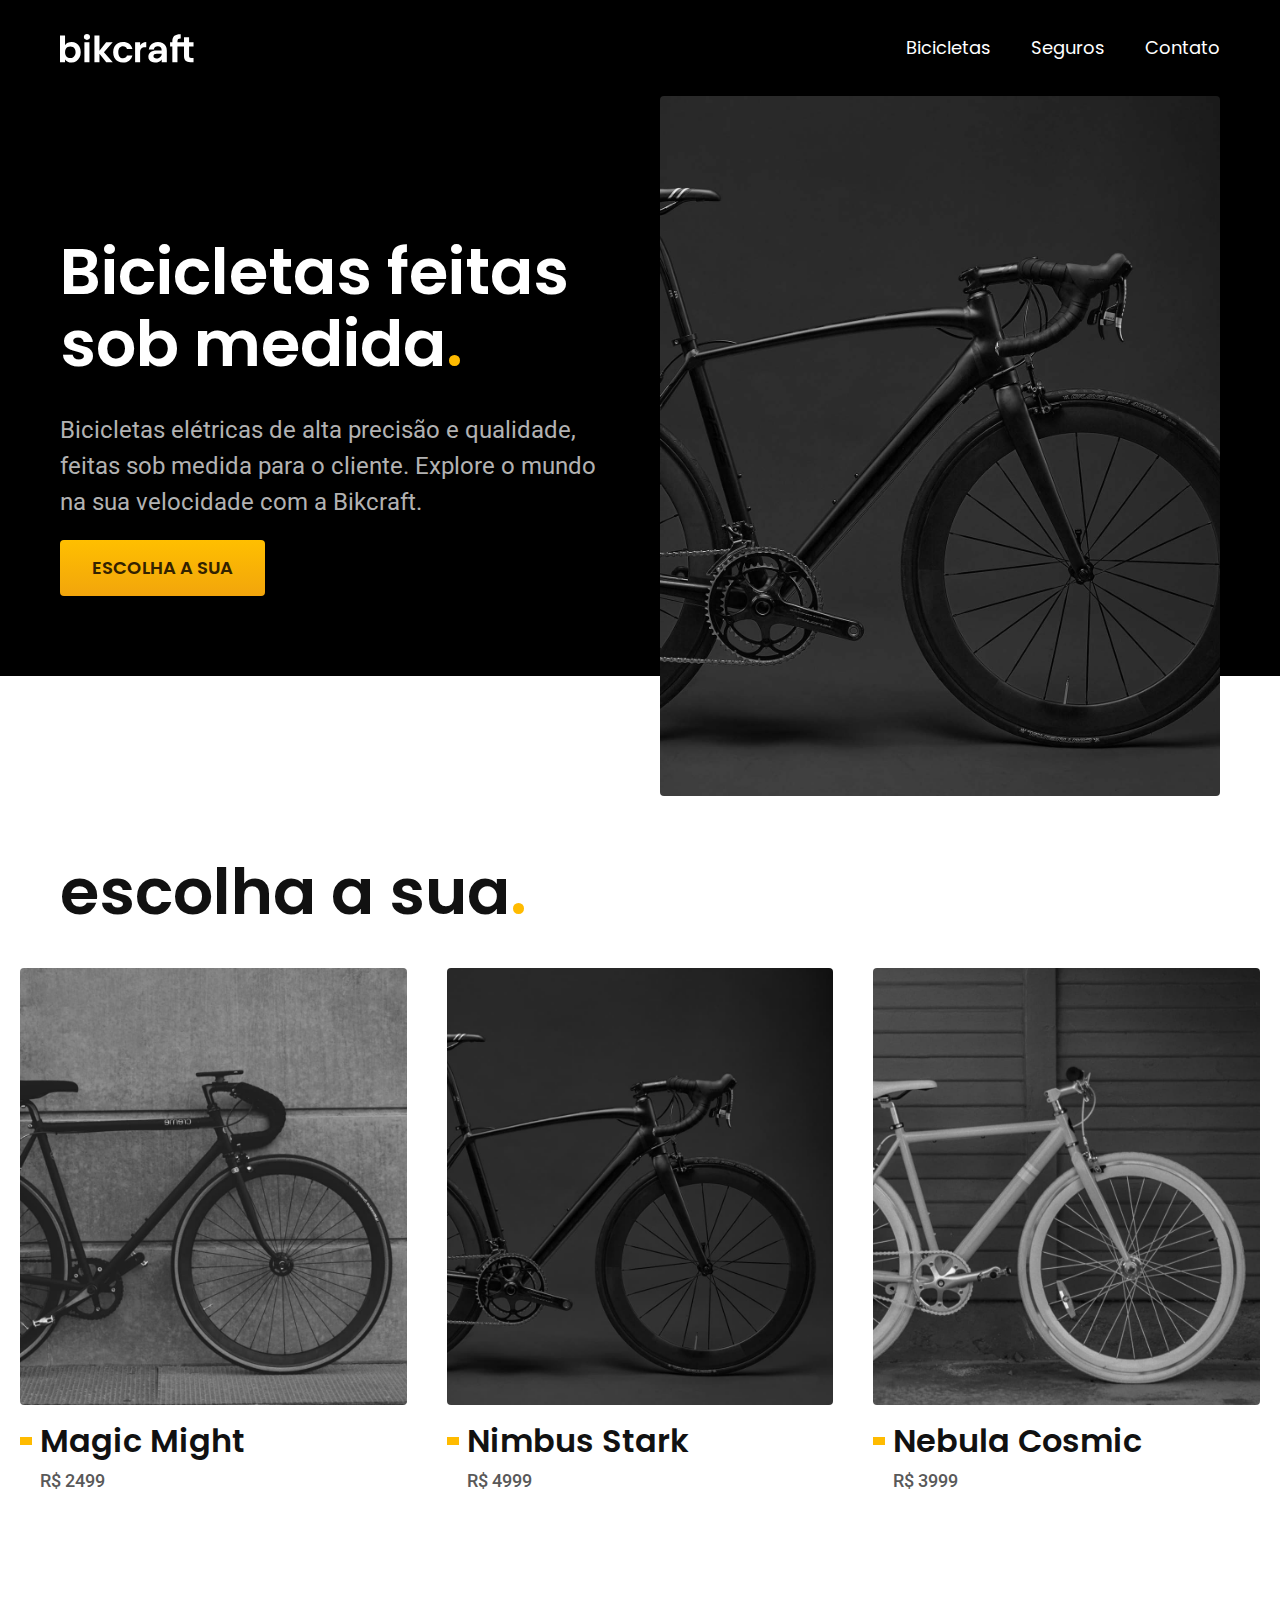
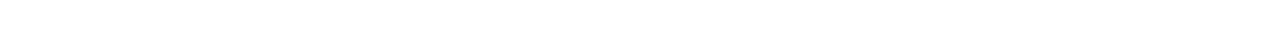
==== index.html @ 5e8d8a91 "bicicletas lista" ====
<!DOCTYPE html>
<html lang="pt-BR">

<head>
  <meta charset="UTF-8">
  <meta http-equiv="X-UA-Compatible" content="IE=edge">
  <meta name="viewport" content="width=device-width, initial-scale=1.0">
  <title>Bikcraft - Bicicletas Elétricas</title>
  <meta name="description" content="Bicicletas elétricas de alta precisão e qualidade,  feitas sob medida para o cliente. Explore o mundo na sua velocidade com a Bikcraft.">
  <link rel="preconnect" href="https://fonts.googleapis.com">
  <link rel="preconnect" href="https://fonts.gstatic.com" crossorigin>
  <link href="https://fonts.googleapis.com/css2?family=Poppins:wght@400;600&family=Roboto:wght@400;500&display=swap" rel="stylesheet">
  <link rel="stylesheet" href="./css/style.css">
</head>

<body>
  <header class="header-bg">
    <div class="header">
      <a href="./"><img src="./img/bikcraft.svg" alt="Bikcraft"></a>
      <nav aria-label="primaria">
        <ul class="header-menu font-1-m cor-0">
          <li><a href="./bicicletas.html">Bicicletas</a></li>
          <li><a href="./seguros.html">Seguros</a></li>
          <li><a href="./contato.html">Contato</a></li>
        </ul>
      </nav>
    </div>
  </header>

  <main class="introducao-bg">
    <div class="introducao">
      <div class="introducao-conteudo">
        <h1 class="font-1-xxl cor-0">Bicicletas feitas
          sob medida<span class="cor-p1">.</span></h1>
        <p class="font-2-l cor-5">Bicicletas elétricas de alta precisão e qualidade, feitas sob medida para o cliente. Explore o mundo na sua velocidade com a Bikcraft.</p>
        <a class="botao" href="./bicicletas.html">Escolha a sua</a>
      </div>
      <div class="introducao-imagem">
        <img src="./img/fotos/introducao.jpg" alt="Bicicleta elétrica preta">
      </div>
    </div>
  </main>

  <article class="bicicletas-lista">
    <h2 class="font-1-xxl">escolha a sua<span class="cor-p1">.</span></h2>

    <ul>
      <li>
        <a href="./bicicletas/magic.html">
          <img src="./img/bicicletas/magic-home.jpg" alt="Bicicleta preta">
          <h3 class="font-1-xl">Magic Might</h3>
          <span class="font-2-m cor-8">R$ 2499</span>
        </a>
      </li>
      <li>
        <a href="./bicicletas/nimbus.html">
          <img src="./img/bicicletas/nimbus-home.jpg" alt="Bicicleta preta">
          <h3 class="font-1-xl">Nimbus Stark</h3>
          <span class="font-2-m cor-8">R$ 4999</span>
        </a>
      </li>
      <li>
        <a href="./bicicletas/nebula.html">
          <img src="./img/bicicletas/nebula-home.jpg" alt="Bicicleta preta">
          <h3 class="font-1-xl">Nebula Cosmic</h3>
          <span class="font-2-m cor-8">R$ 3999</span>
        </a>
      </li>
    </ul>
  </article>
</body>

</html>
---- css/style.css ----
@import "./global/global.css";
@import "./utilidades/tipografia.css";
@import "./utilidades/cores.css";

@import "./global/header.css";

/* Utilidades */
@import "./utilidades/componentes.css";

/* Home */
@import "./home/introducao.css";

/* Bicicletas */
@import "./bicicletas/bicicletas-lista.css";
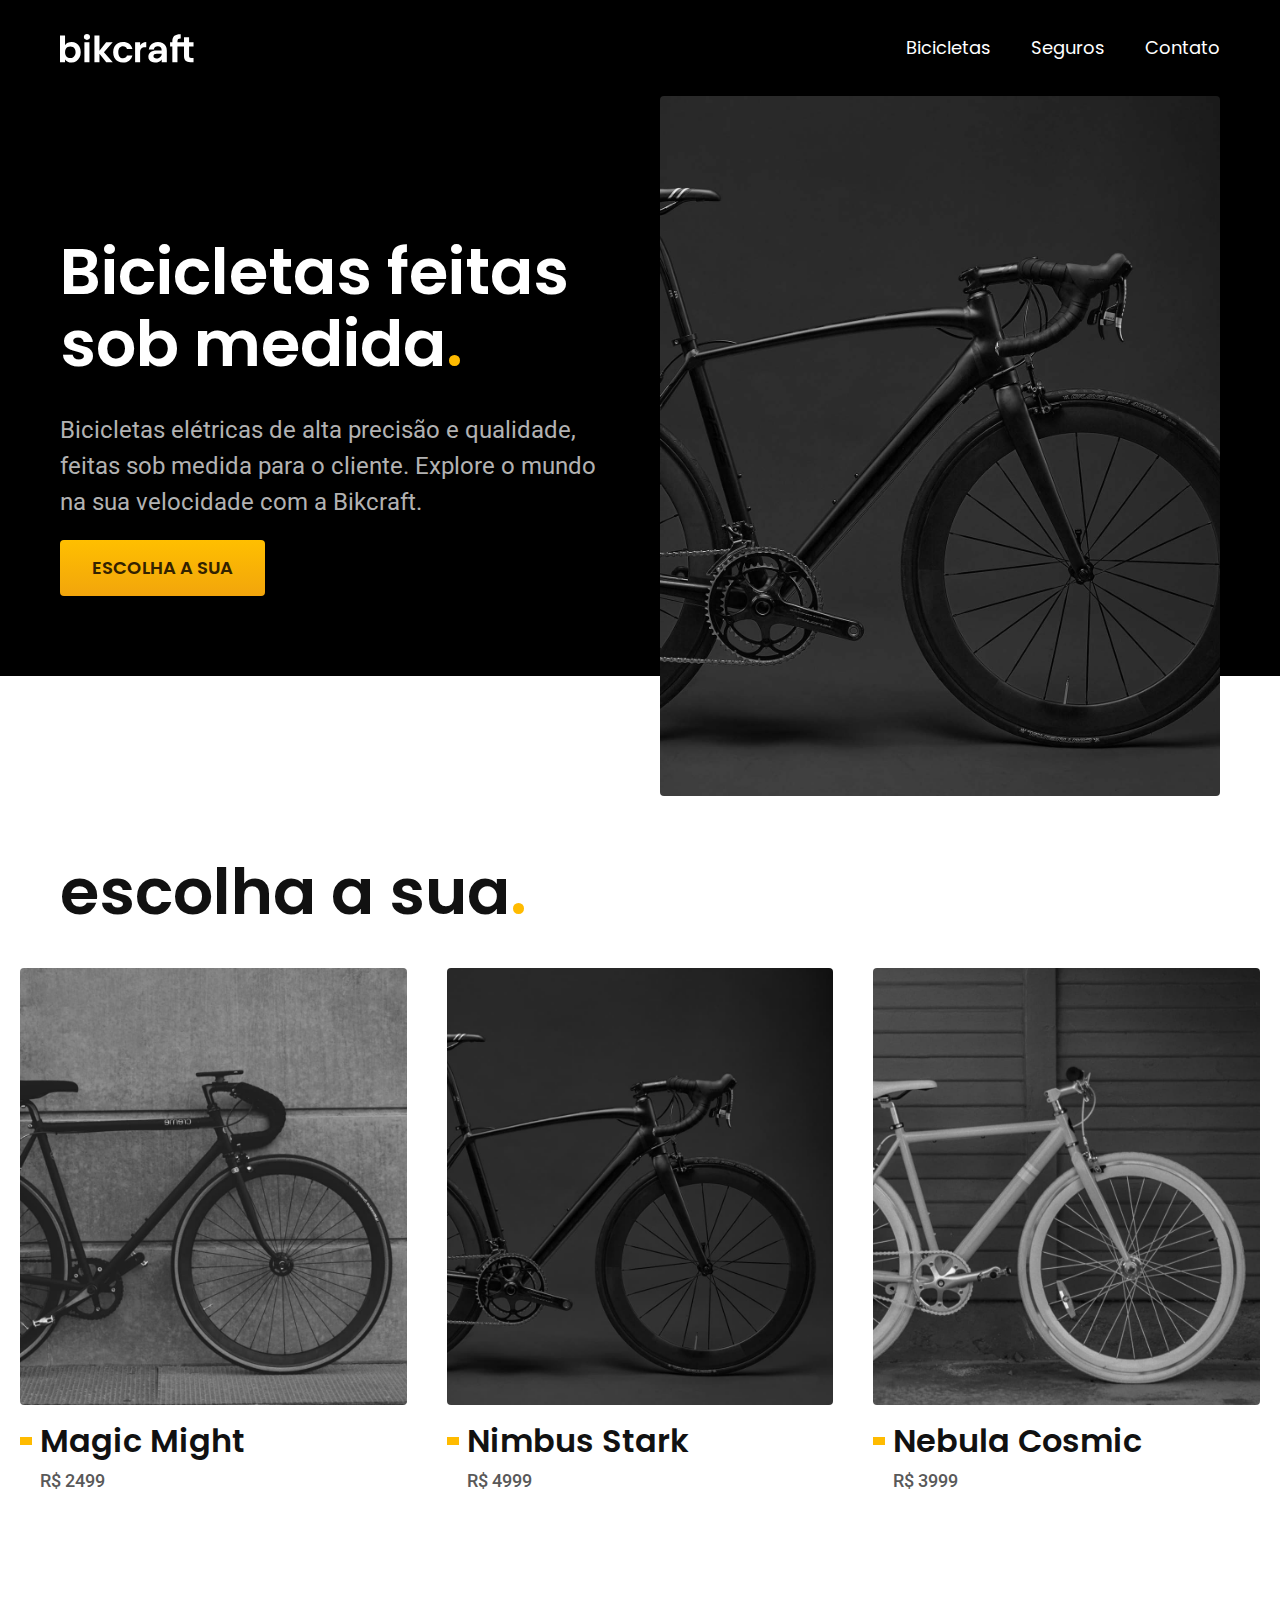
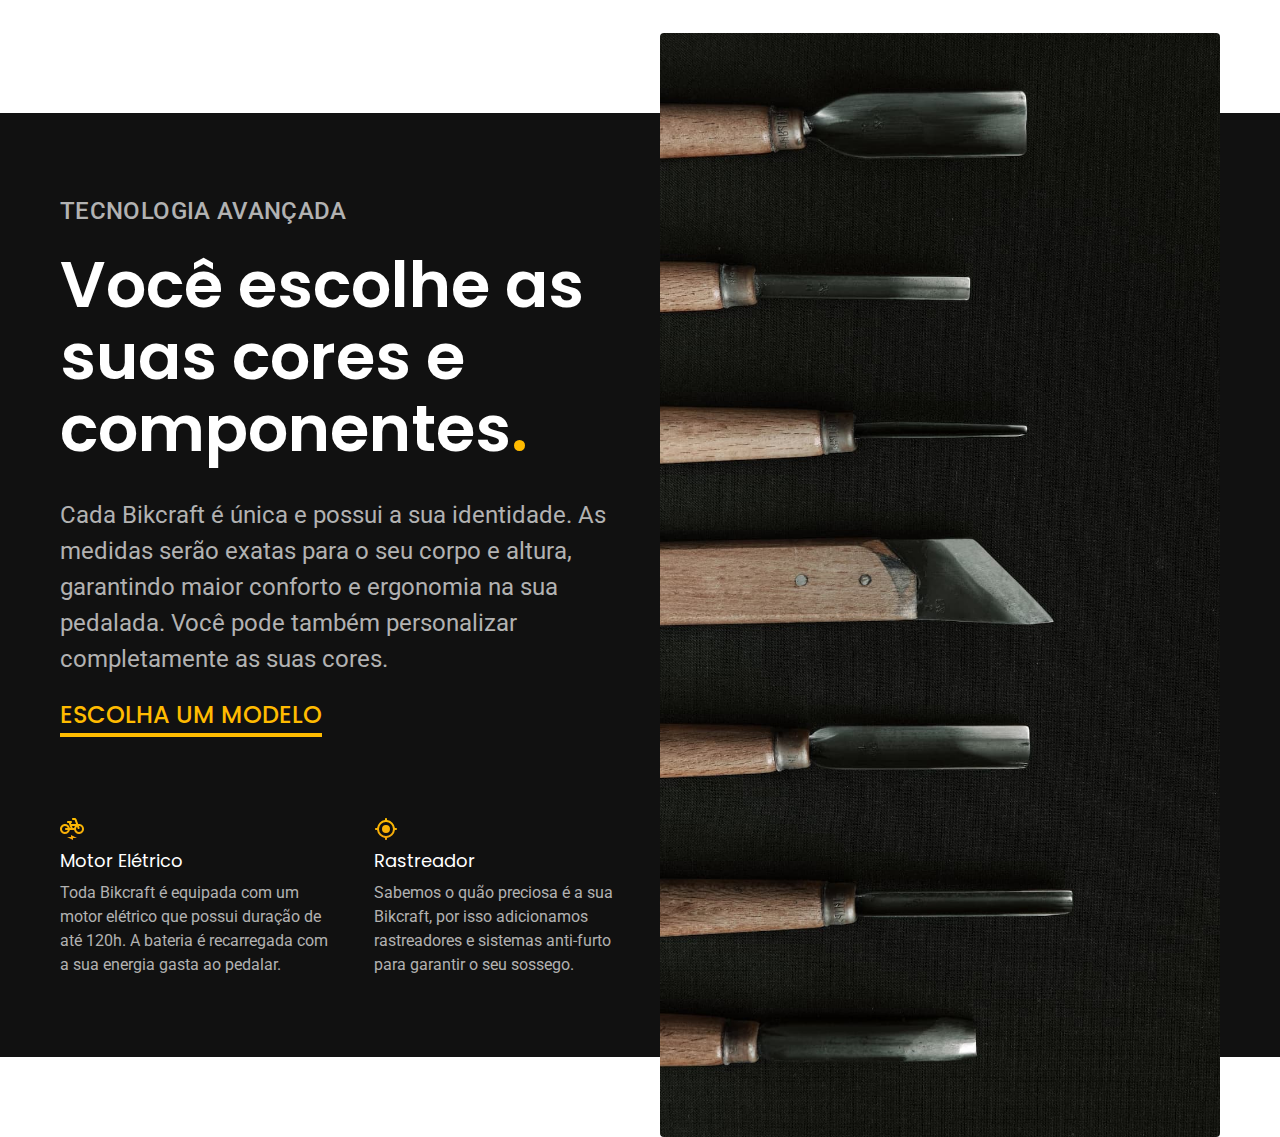
==== commit 1ac7153b: "tecnologia" ====
--- a/index.html
+++ b/index.html
@@ -15,7 +15,7 @@
 
 <body>
   <header class="header-bg">
-    <div class="header">
+    <div class="header container">
       <a href="./"><img src="./img/bikcraft.svg" alt="Bikcraft"></a>
       <nav aria-label="primaria">
         <ul class="header-menu font-1-m cor-0">
@@ -28,7 +28,7 @@
   </header>
 
   <main class="introducao-bg">
-    <div class="introducao">
+    <div class="introducao container">
       <div class="introducao-conteudo">
         <h1 class="font-1-xxl cor-0">Bicicletas feitas
           sob medida<span class="cor-p1">.</span></h1>
@@ -42,7 +42,7 @@
   </main>
 
   <article class="bicicletas-lista">
-    <h2 class="font-1-xxl">escolha a sua<span class="cor-p1">.</span></h2>
+    <h2 class="container font-1-xxl">escolha a sua<span class="cor-p1">.</span></h2>
 
     <ul>
       <li>
@@ -68,6 +68,33 @@
       </li>
     </ul>
   </article>
+
+  <article class="tecnologia-bg">
+    <div class="tecnologia container">
+      <div class="tecnologia-conteudo">
+        <span class="font-2-l-b cor-5">Tecnologia Avançada</span>
+        <h2 class="font-1-xxl cor-0">Você escolhe as suas cores e componentes<span class="cor-p1">.</span></h2>
+        <p class="font-2-l cor-5">Cada Bikcraft é única e possui a sua identidade. As medidas serão exatas para o seu corpo e altura, garantindo maior conforto e ergonomia na sua pedalada. Você pode também personalizar completamente as suas cores.</p>
+        <a class="link" href="./bicicletas.html">Escolha um modelo</a>
+        <div class="tecnologia-vantagens">
+          <div>
+            <img src="./img/icones/eletrica.svg" alt="">
+            <h3 class="font-1-m cor-0">Motor Elétrico</h3>
+            <p class="font-2-s cor-5">Toda Bikcraft é equipada com um motor elétrico que possui duração de até 120h. A bateria é recarregada com a sua energia gasta ao pedalar.</p>
+          </div>
+          <div>
+            <img src="./img/icones/rastreador.svg" alt="">
+            <h3 class="font-1-m cor-0">Rastreador</h3>
+            <p class="font-2-s cor-5">Sabemos o quão preciosa é a sua Bikcraft, por isso adicionamos rastreadores e sistemas anti-furto para garantir o seu sossego.</p>
+          </div>
+        </div>
+      </div>
+      <div class="tecnologia-imagem">
+        <img src="./img/fotos/tecnologia.jpg" alt="">
+      </div>
+    </div>
+
+  </article>
 </body>
 
 </html>--- a/css/style.css
+++ b/css/style.css
@@ -9,6 +9,7 @@
 
 /* Home */
 @import "./home/introducao.css";
+@import "./home/tecnologia.css";
 
 /* Bicicletas */
 @import "./bicicletas/bicicletas-lista.css";
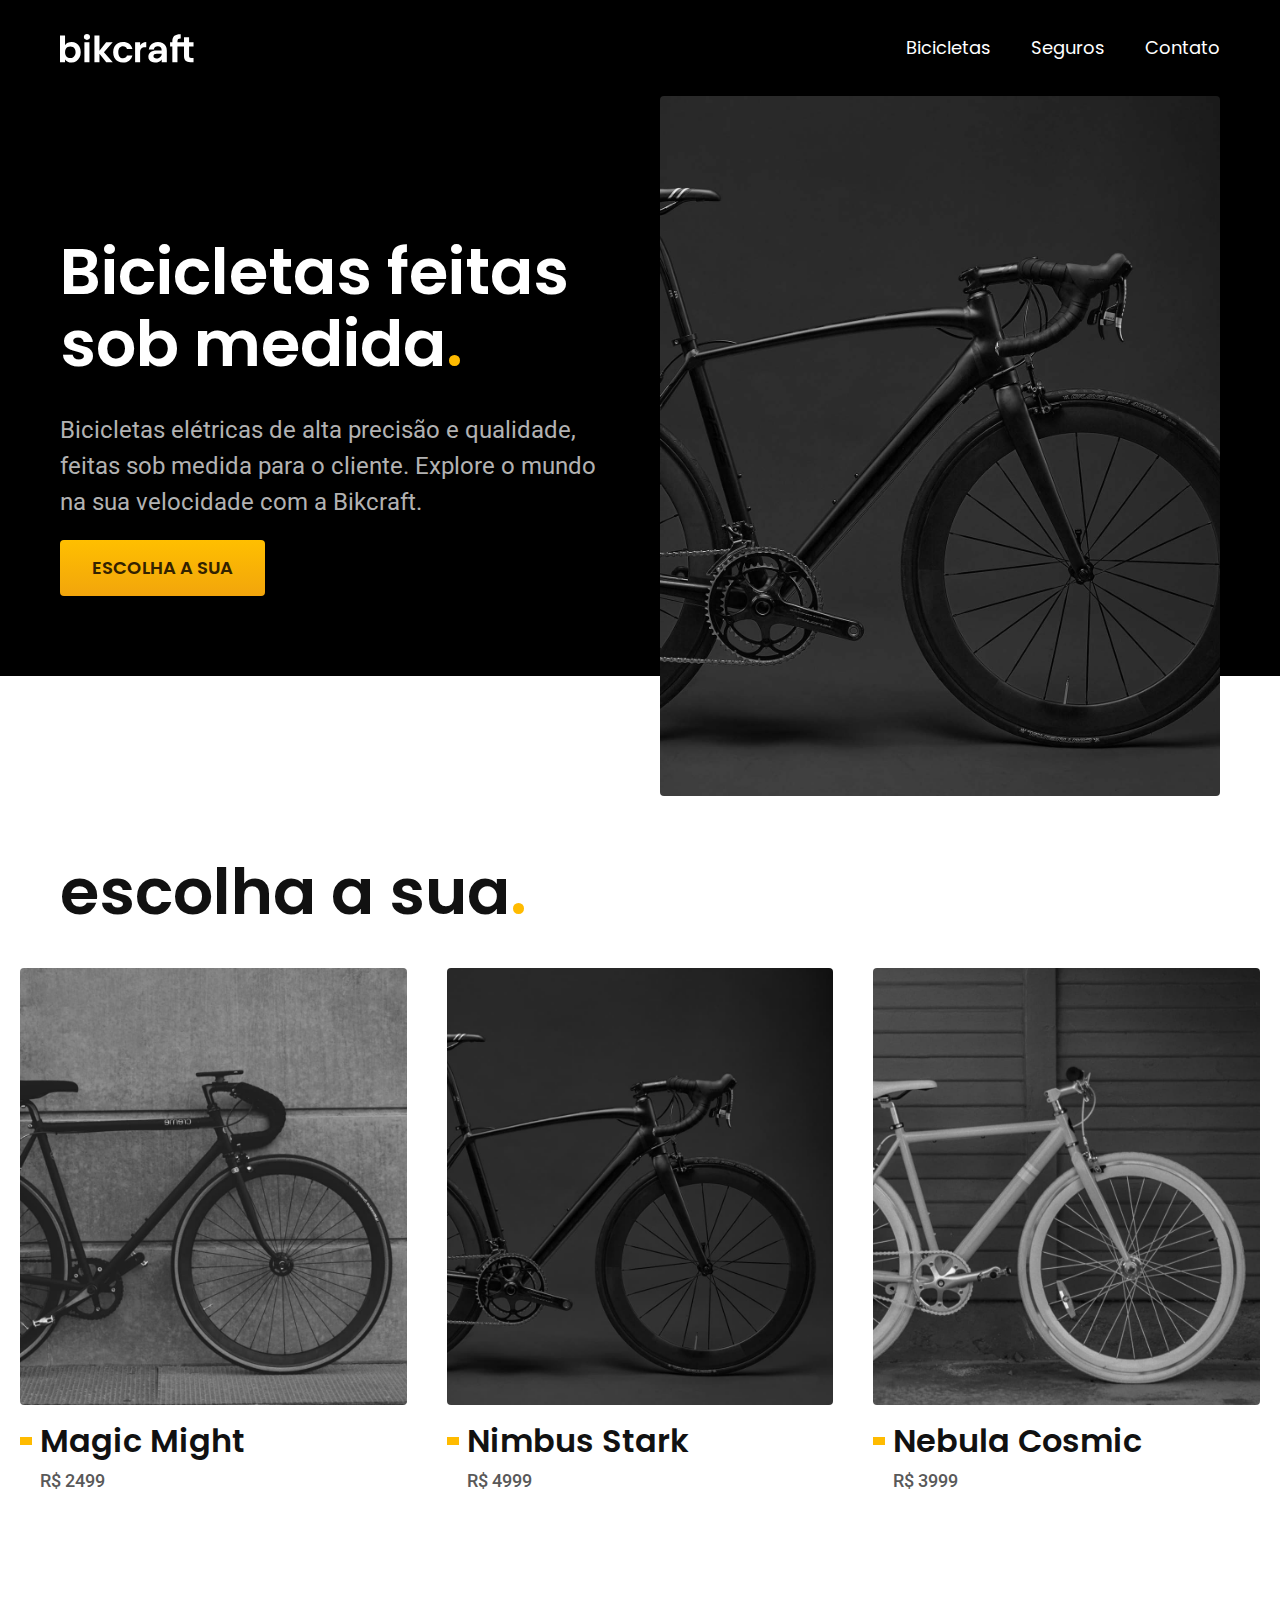
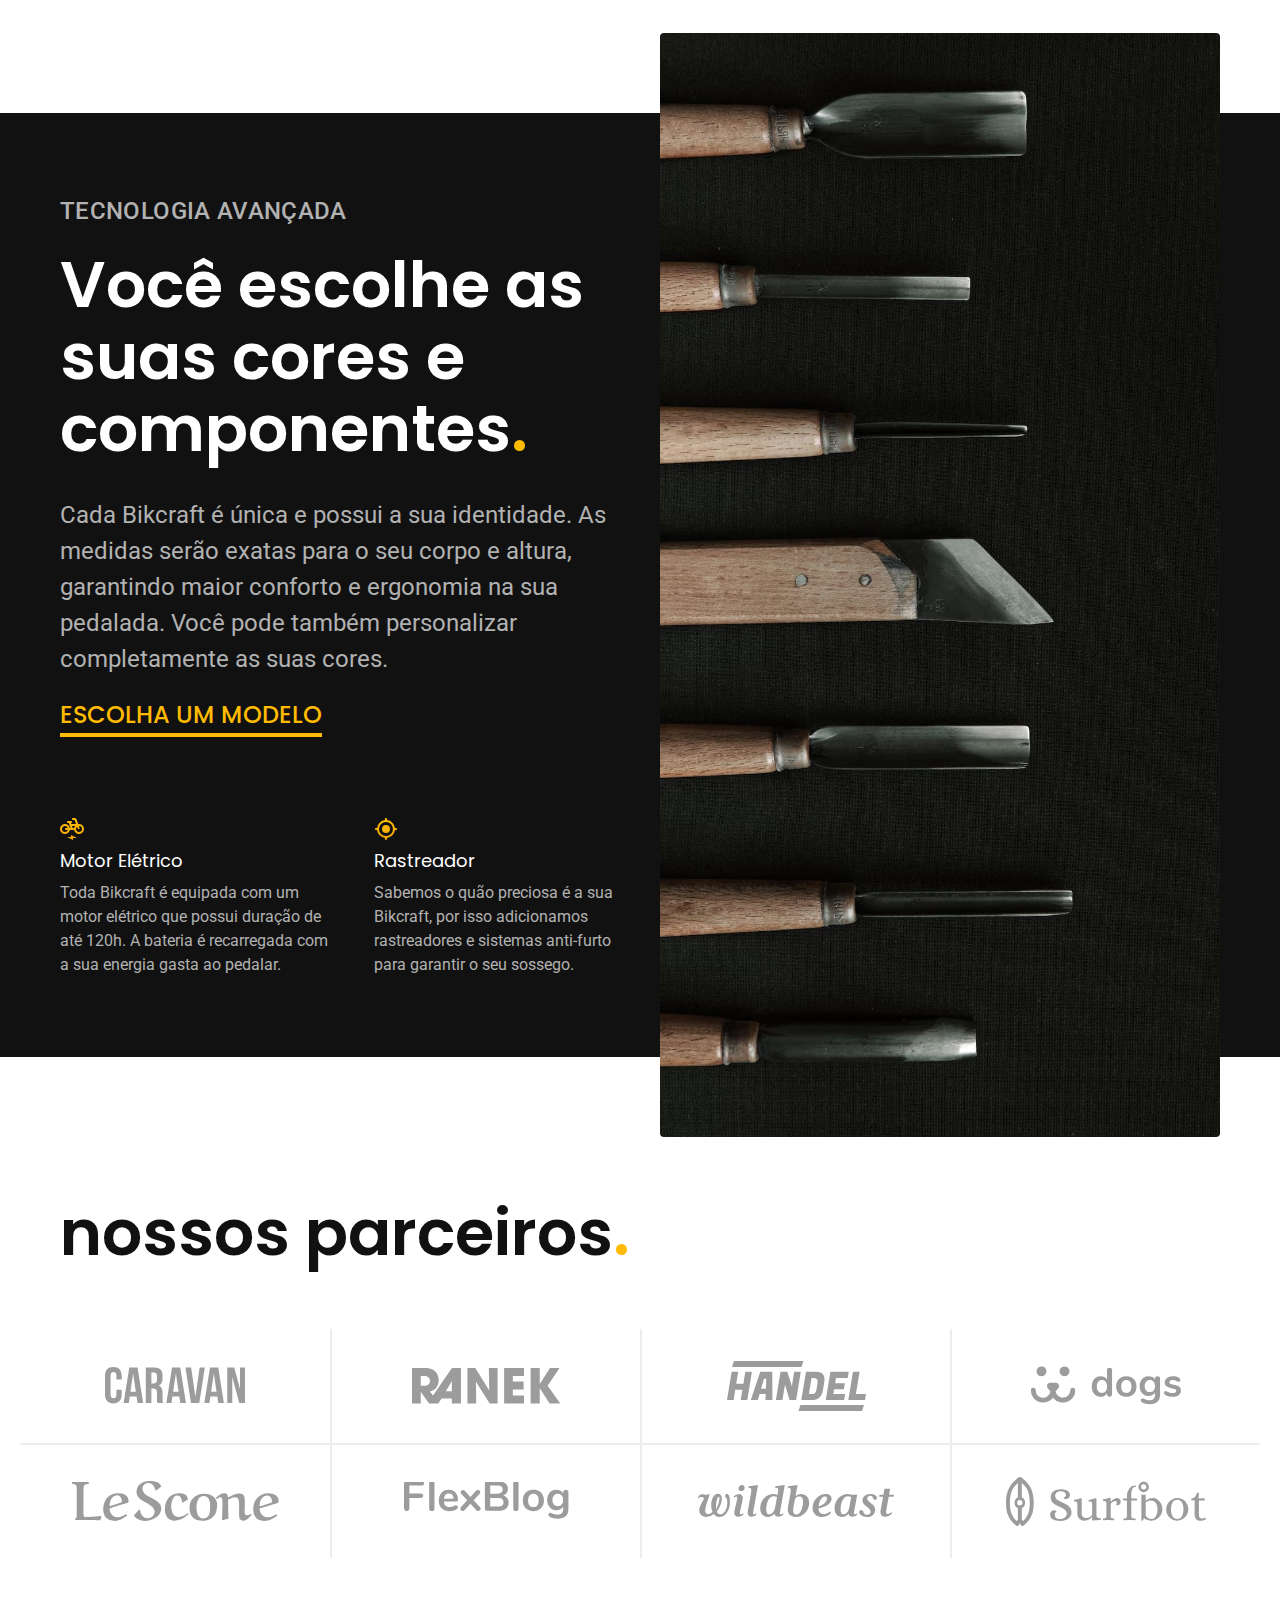
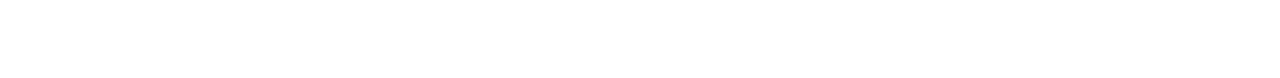
==== commit 84e130ac: "parceiros" ====
--- a/index.html
+++ b/index.html
@@ -93,8 +93,22 @@
         <img src="./img/fotos/tecnologia.jpg" alt="">
       </div>
     </div>
+  </article>
 
-  </article>
+  <section class="parceiros" aria-label="Nossos parceiros">
+    <h2 class="container font-1-xxl">nossos parceiros<span class="cor-p1">.</span></h2>
+
+    <ul>
+      <li><img src="./img/parceiros/caravan.svg" alt="caravan"></li>
+      <li><img src="./img/parceiros/ranek.svg" alt="ranek"></li>
+      <li><img src="./img/parceiros/handel.svg" alt="handel"></li>
+      <li><img src="./img/parceiros/dogs.svg" alt="dogs"></li>
+      <li><img src="./img/parceiros/lescone.svg" alt="lescone"></li>
+      <li><img src="./img/parceiros/flexblog.svg" alt="flexblog"></li>
+      <li><img src="./img/parceiros/wildbeast.svg" alt="wildbeast"></li>
+      <li><img src="./img/parceiros/surfbot.svg" alt="surfbot"></li>
+    </ul>
+  </section>
 </body>
 
 </html>--- a/css/style.css
+++ b/css/style.css
@@ -10,6 +10,7 @@
 /* Home */
 @import "./home/introducao.css";
 @import "./home/tecnologia.css";
+@import "./home/parceiros.css";
 
 /* Bicicletas */
 @import "./bicicletas/bicicletas-lista.css";
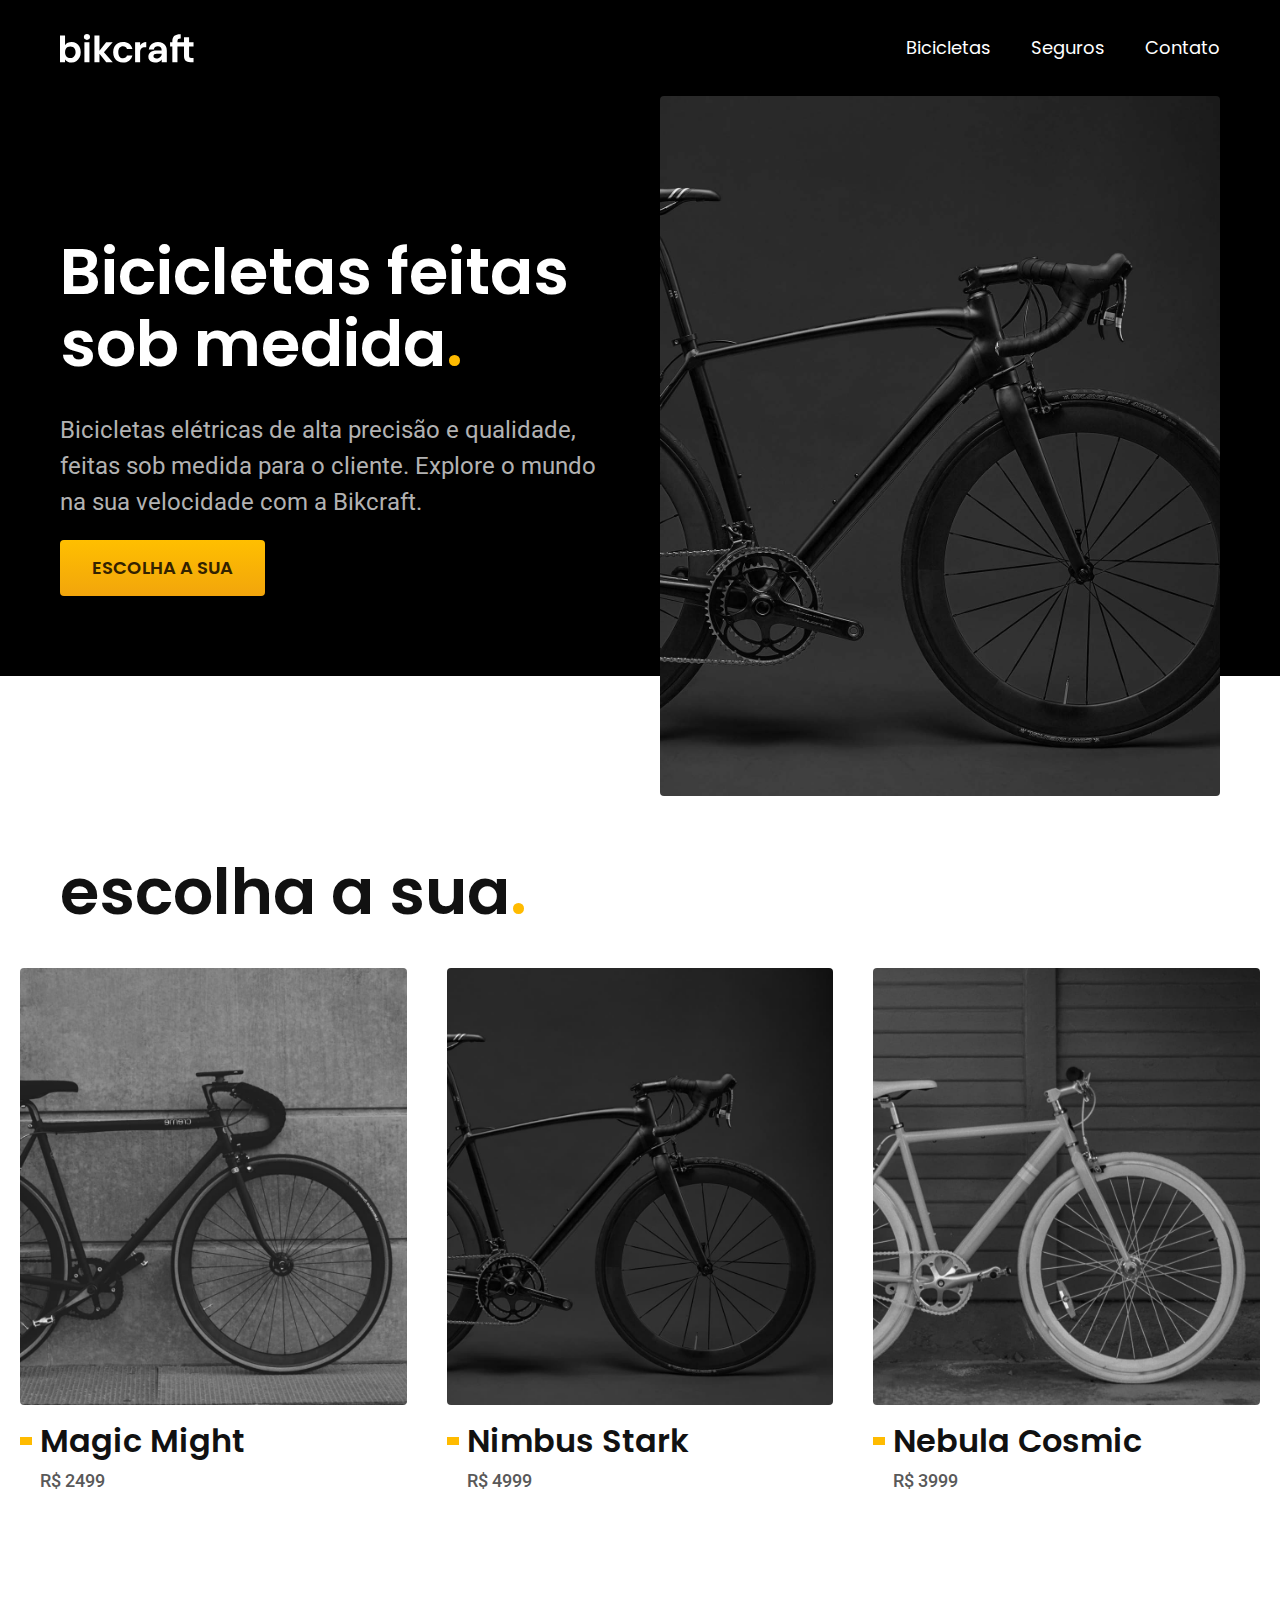
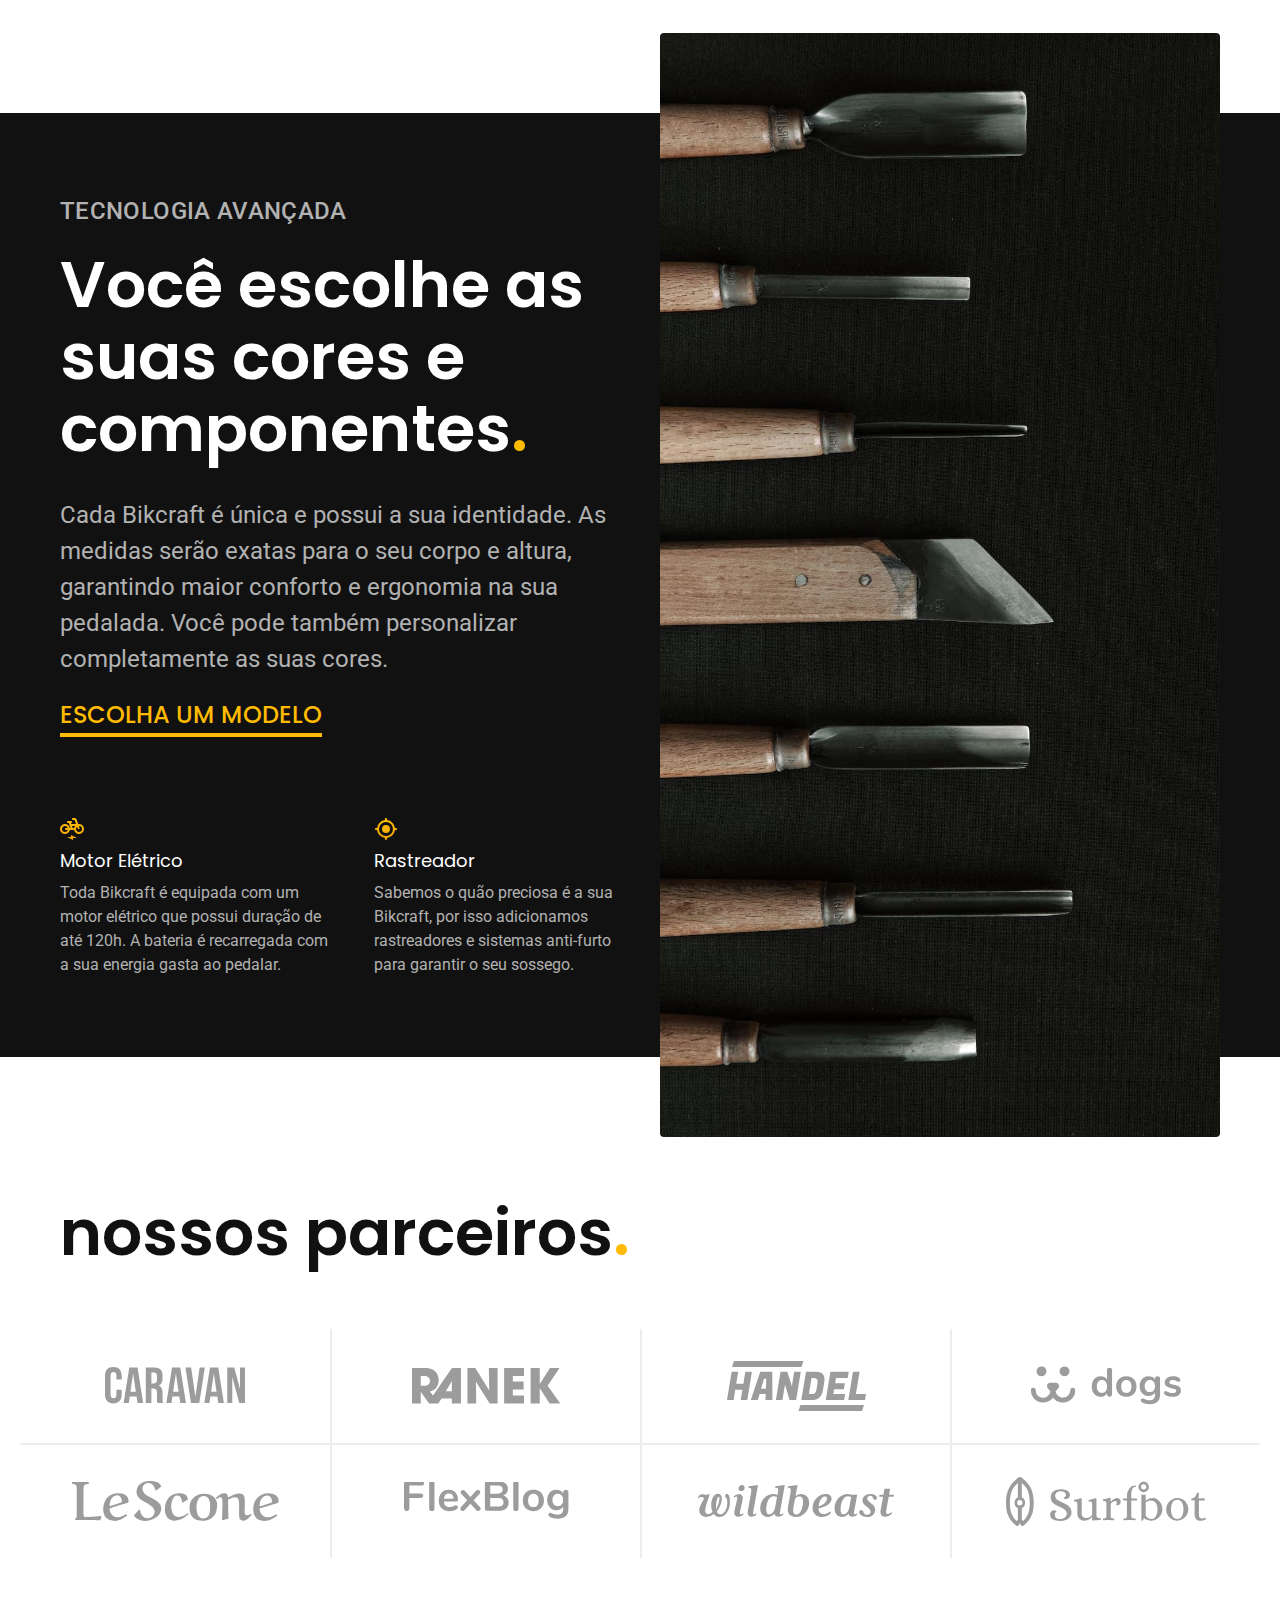
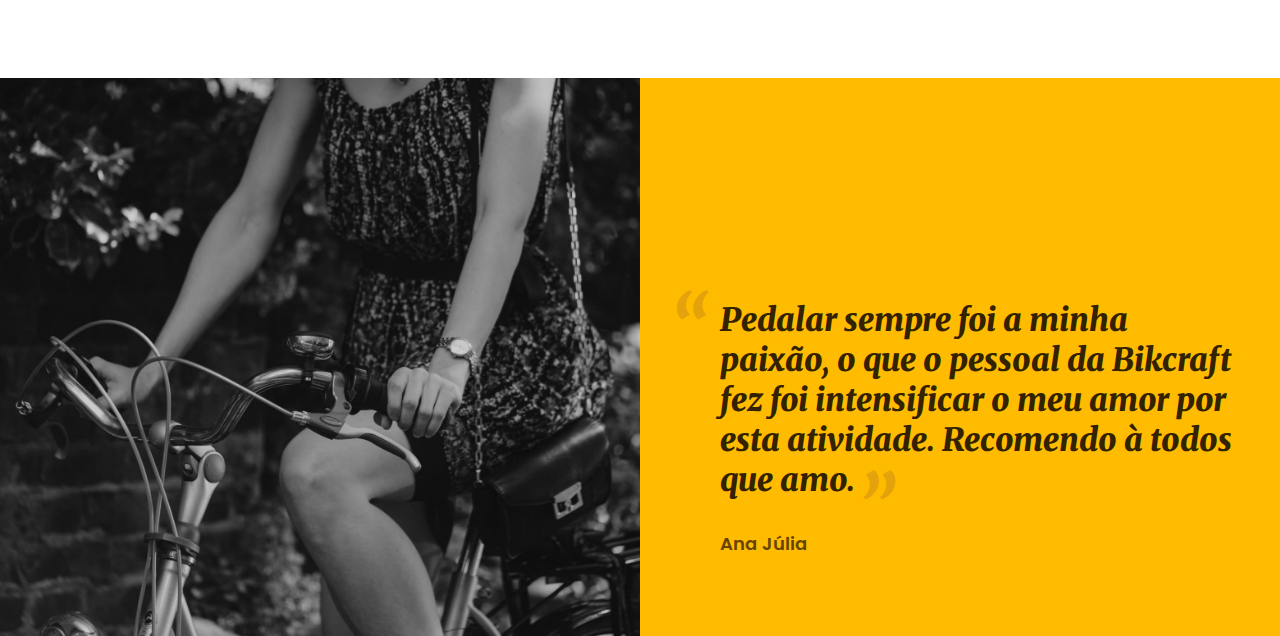
==== commit 193e1419: "depoimentos" ====
--- a/index.html
+++ b/index.html
@@ -9,7 +9,7 @@
   <meta name="description" content="Bicicletas elétricas de alta precisão e qualidade,  feitas sob medida para o cliente. Explore o mundo na sua velocidade com a Bikcraft.">
   <link rel="preconnect" href="https://fonts.googleapis.com">
   <link rel="preconnect" href="https://fonts.gstatic.com" crossorigin>
-  <link href="https://fonts.googleapis.com/css2?family=Poppins:wght@400;600&family=Roboto:wght@400;500&display=swap" rel="stylesheet">
+  <link href="https://fonts.googleapis.com/css2?family=Merriweather:ital,wght@1,900&family=Poppins:wght@400;600&family=Roboto:wght@400;500&display=swap" rel="stylesheet">
   <link rel="stylesheet" href="./css/style.css">
 </head>
 
@@ -109,6 +109,18 @@
       <li><img src="./img/parceiros/surfbot.svg" alt="surfbot"></li>
     </ul>
   </section>
+
+  <section class="depoimento" aria-label="Depoimento">
+    <div>
+      <img src="./img/fotos/depoimento.jpg" alt="Pessoa pedalando uma bicicleta Bikcraft">
+    </div>
+    <div class="depoimento-conteudo">
+      <blockquote class="font-1-xl cor-p5">
+        <p>Pedalar sempre foi a minha paixão, o que o pessoal da Bikcraft fez foi intensificar o meu amor por esta atividade. Recomendo à todos que amo.</p>
+      </blockquote>
+      <span class="font-1-m-b cor-p4">Ana Júlia</span>
+    </div>
+  </section>
 </body>
 
 </html>--- a/css/style.css
+++ b/css/style.css
@@ -11,6 +11,7 @@
 @import "./home/introducao.css";
 @import "./home/tecnologia.css";
 @import "./home/parceiros.css";
+@import "./home/depoimento.css";
 
 /* Bicicletas */
 @import "./bicicletas/bicicletas-lista.css";
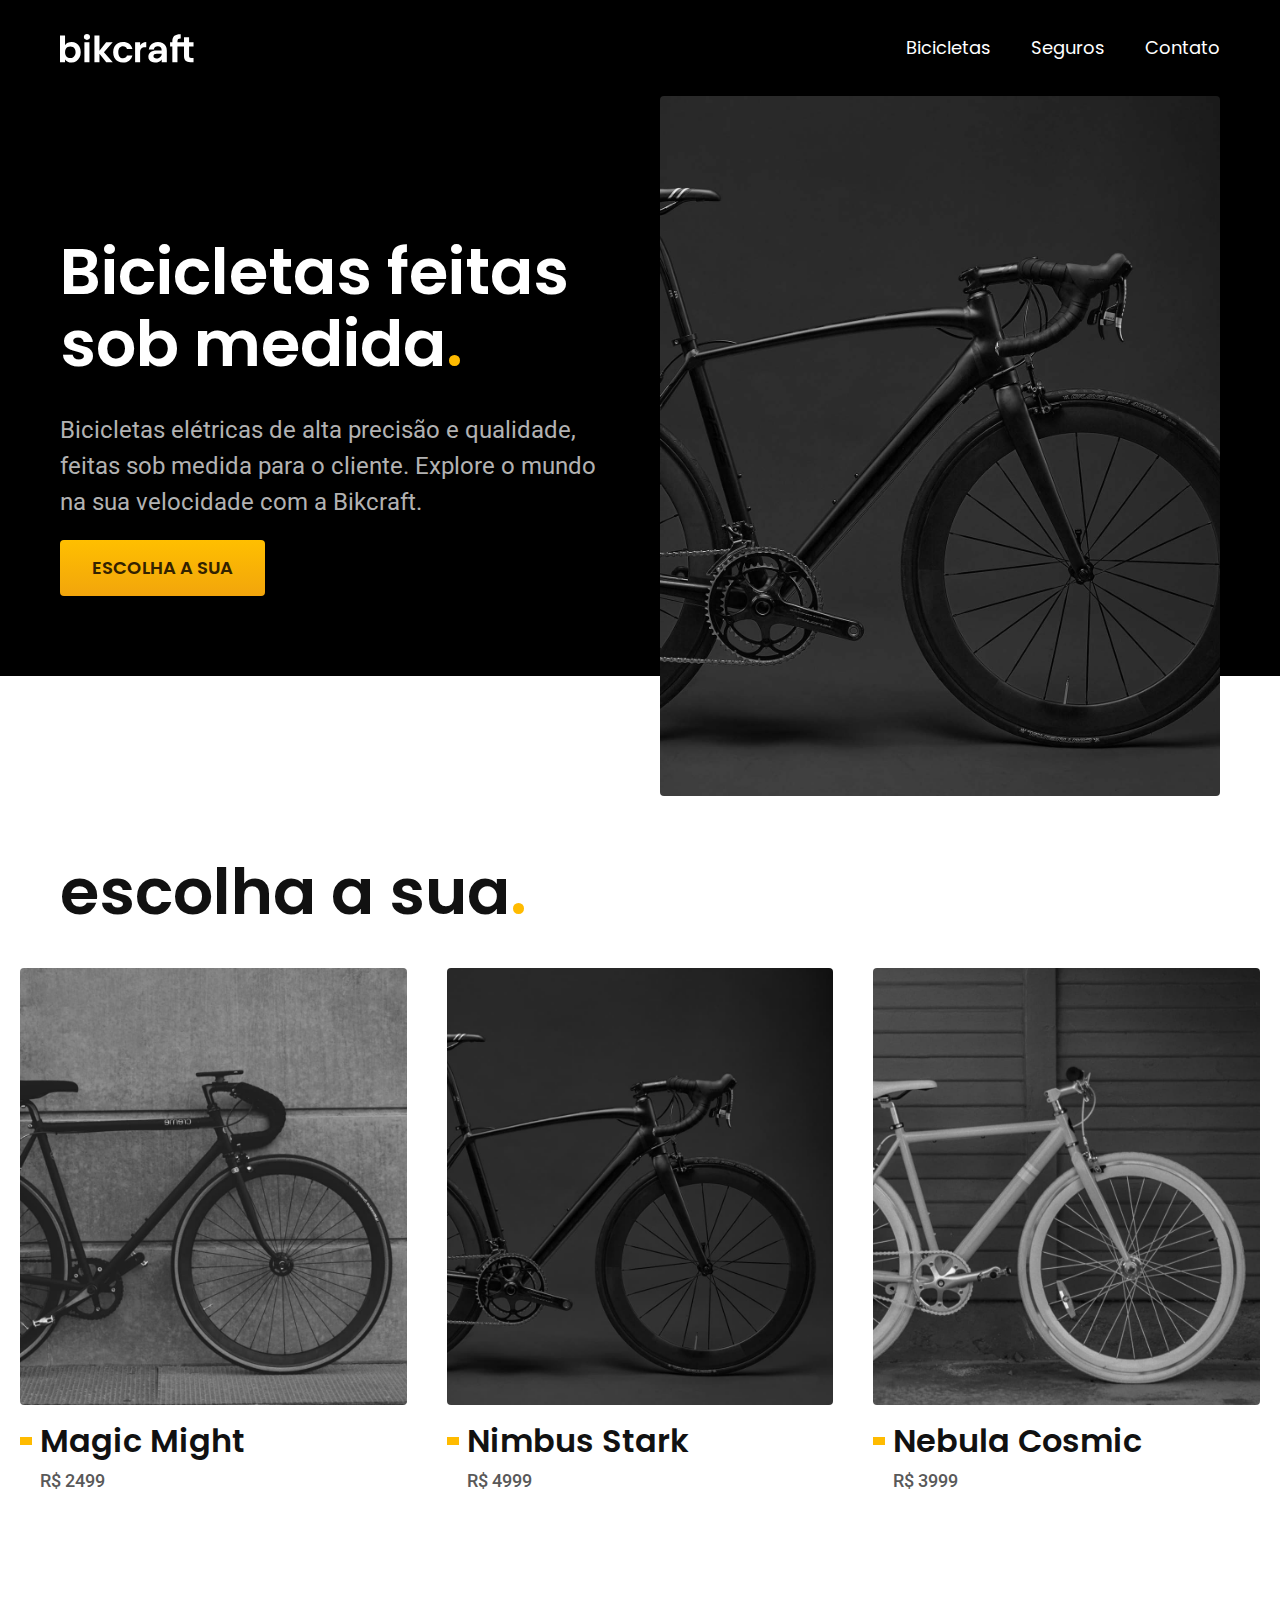
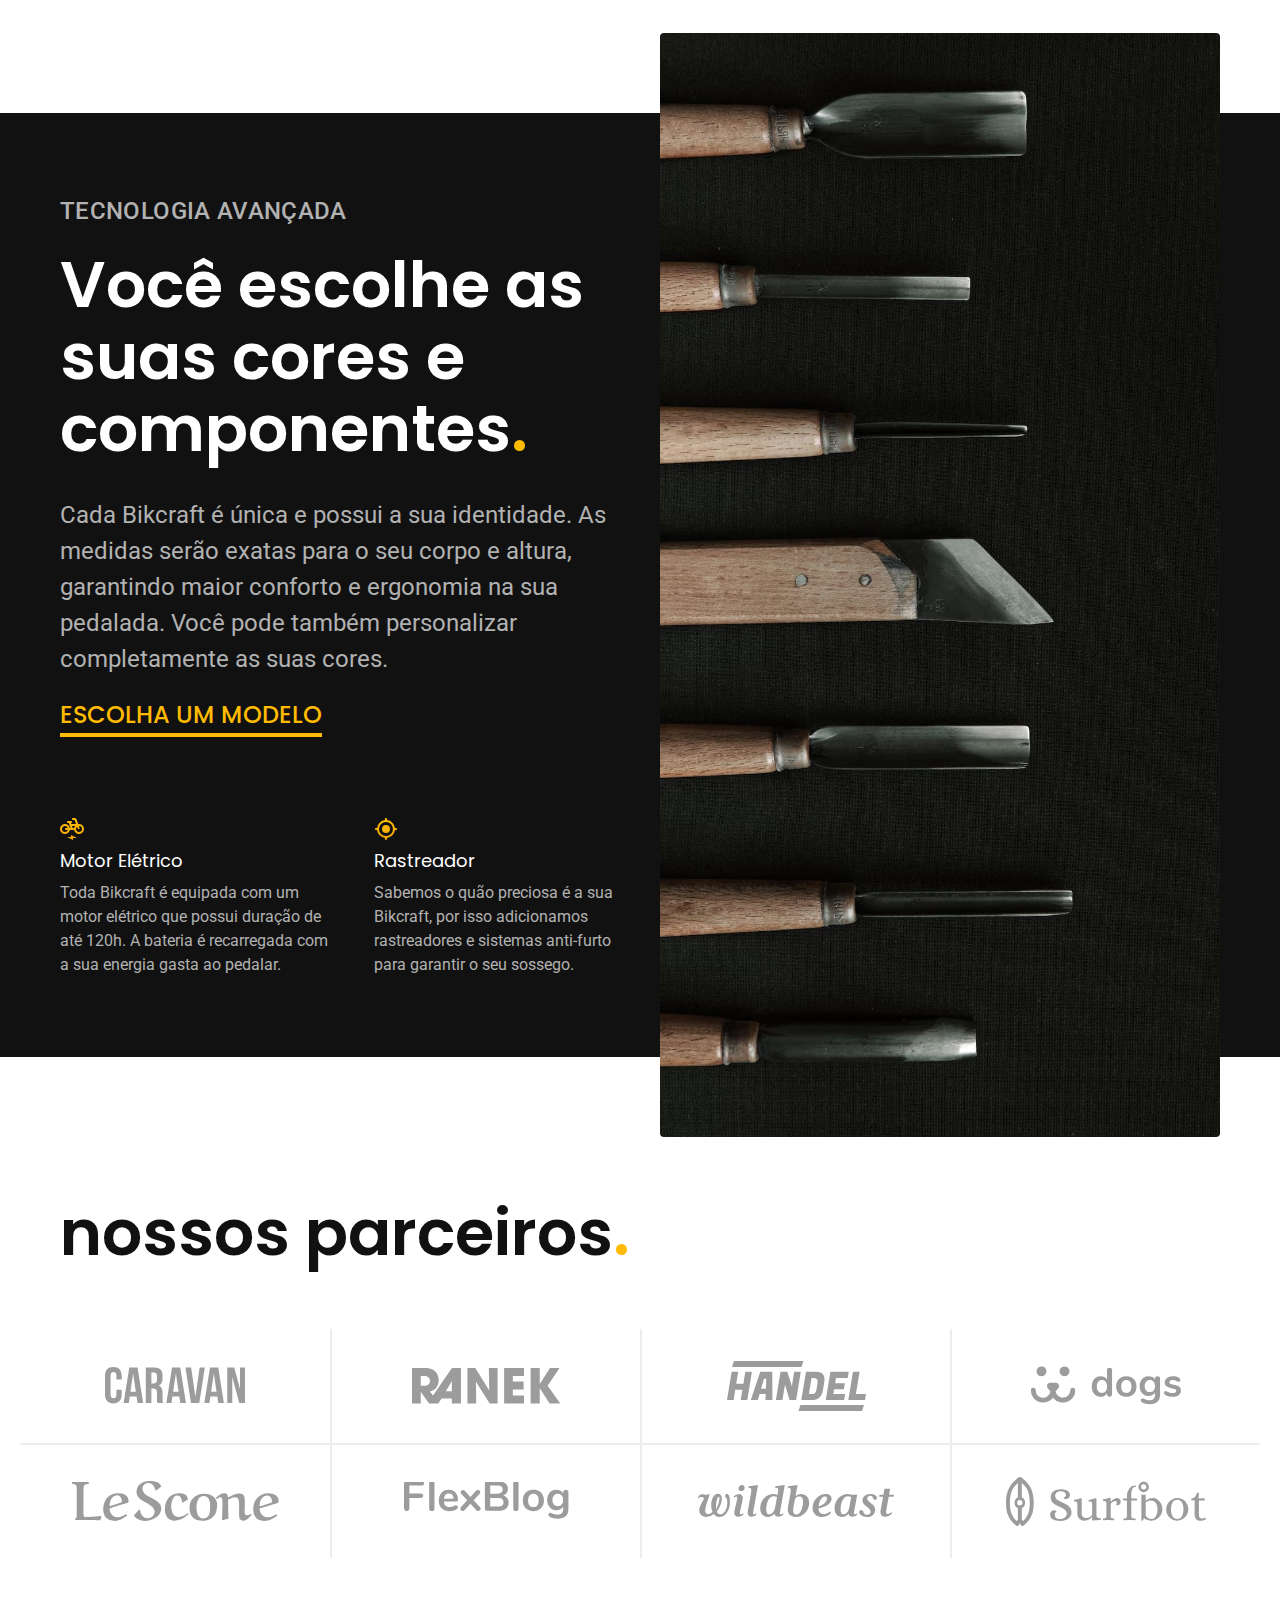
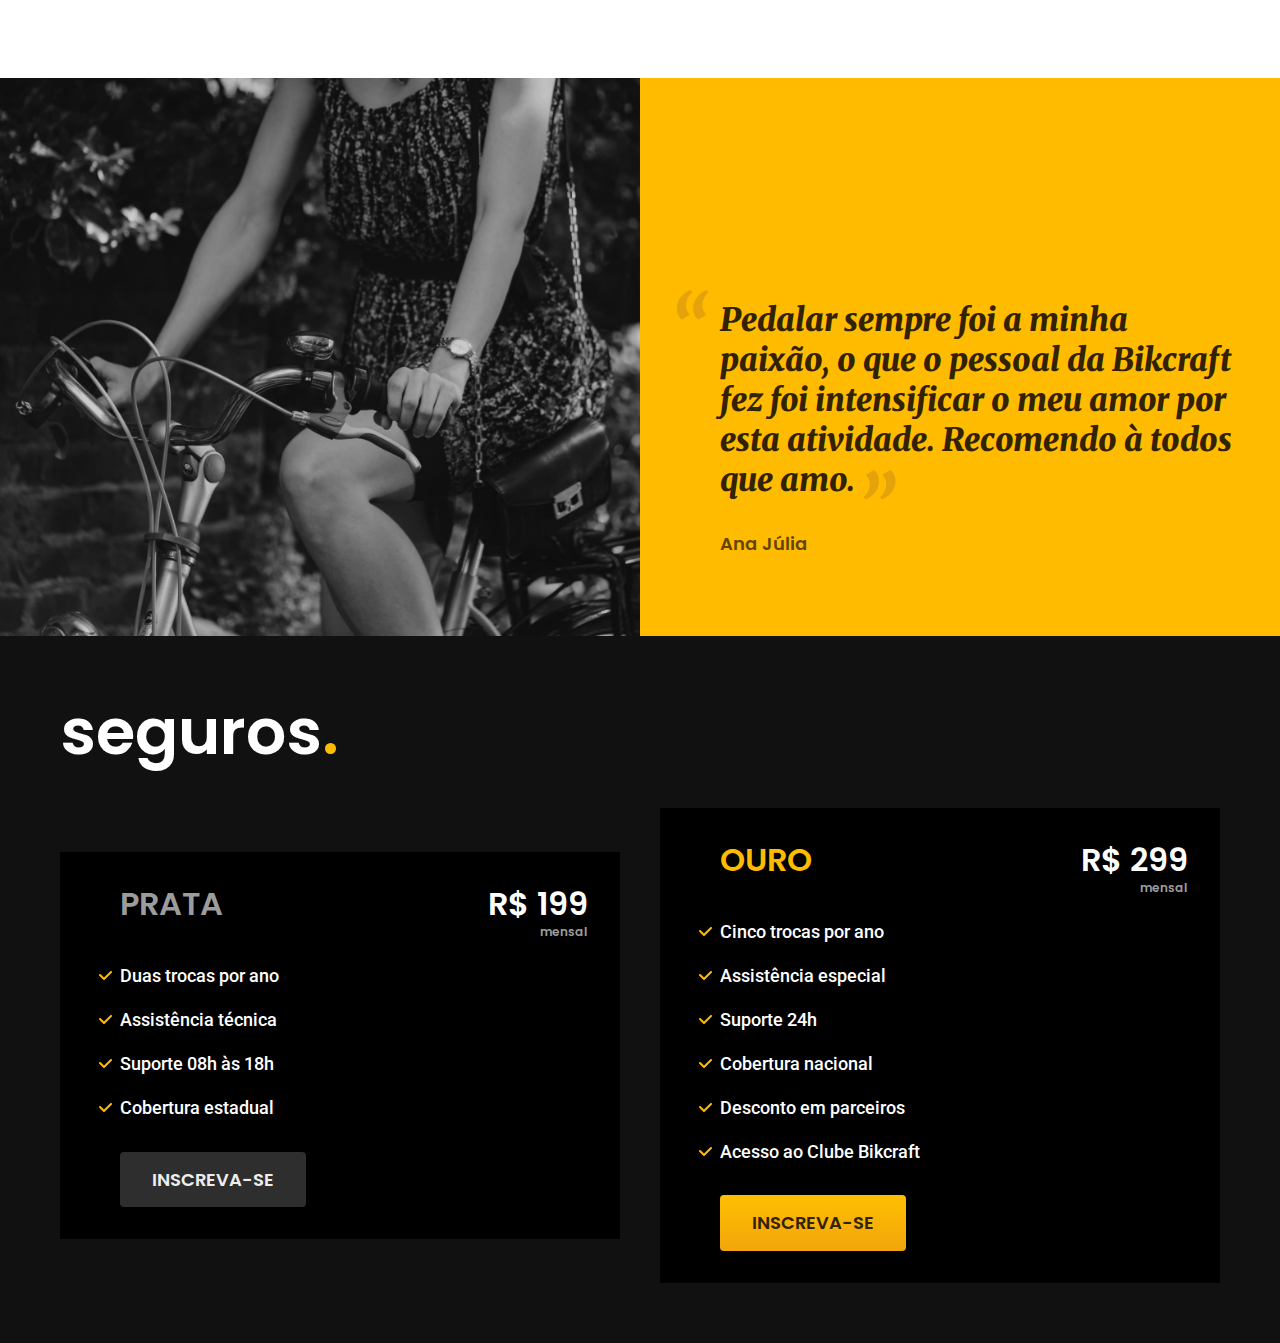
==== commit c496fc5e: "seguros" ====
--- a/index.html
+++ b/index.html
@@ -121,6 +121,37 @@
       <span class="font-1-m-b cor-p4">Ana Júlia</span>
     </div>
   </section>
+
+  <article class="seguros-bg">
+    <div class="seguros container">
+      <h2 class="font-1-xxl cor-0">seguros<span class="cor-p1">.</span></h2>
+      <div class="seguros-item">
+        <h3 class="font-1-xl cor-6">PRATA</h3>
+        <span class="font-1-xl cor-0">R$ 199 <span class="font-1-xs cor-6">mensal</span></span>
+        <ul class="font-2-m cor-0">
+          <li>Duas trocas por ano</li>
+          <li>Assistência técnica</li>
+          <li>Suporte 08h às 18h</li>
+          <li>Cobertura estadual</li>
+        </ul>
+        <a class="botao secundario" href="./orcamento.html">Inscreva-se</a>
+      </div>
+
+      <div class="seguros-item">
+        <h3 class="font-1-xl cor-p1">OURO</h3>
+        <span class="font-1-xl cor-0">R$ 299 <span class="font-1-xs cor-6">mensal</span></span>
+        <ul class="font-2-m cor-0">
+          <li>Cinco trocas por ano</li>
+          <li>Assistência especial</li>
+          <li>Suporte 24h</li>
+          <li>Cobertura nacional</li>
+          <li>Desconto em parceiros</li>
+          <li>Acesso ao Clube Bikcraft</li>
+        </ul>
+        <a class="botao" href="./orcamento.html">Inscreva-se</a>
+      </div>
+    </div>
+  </article>
 </body>
 
 </html>--- a/css/style.css
+++ b/css/style.css
@@ -15,3 +15,6 @@
 
 /* Bicicletas */
 @import "./bicicletas/bicicletas-lista.css";
+
+/* Seguros */
+@import "./seguros/seguros.css";
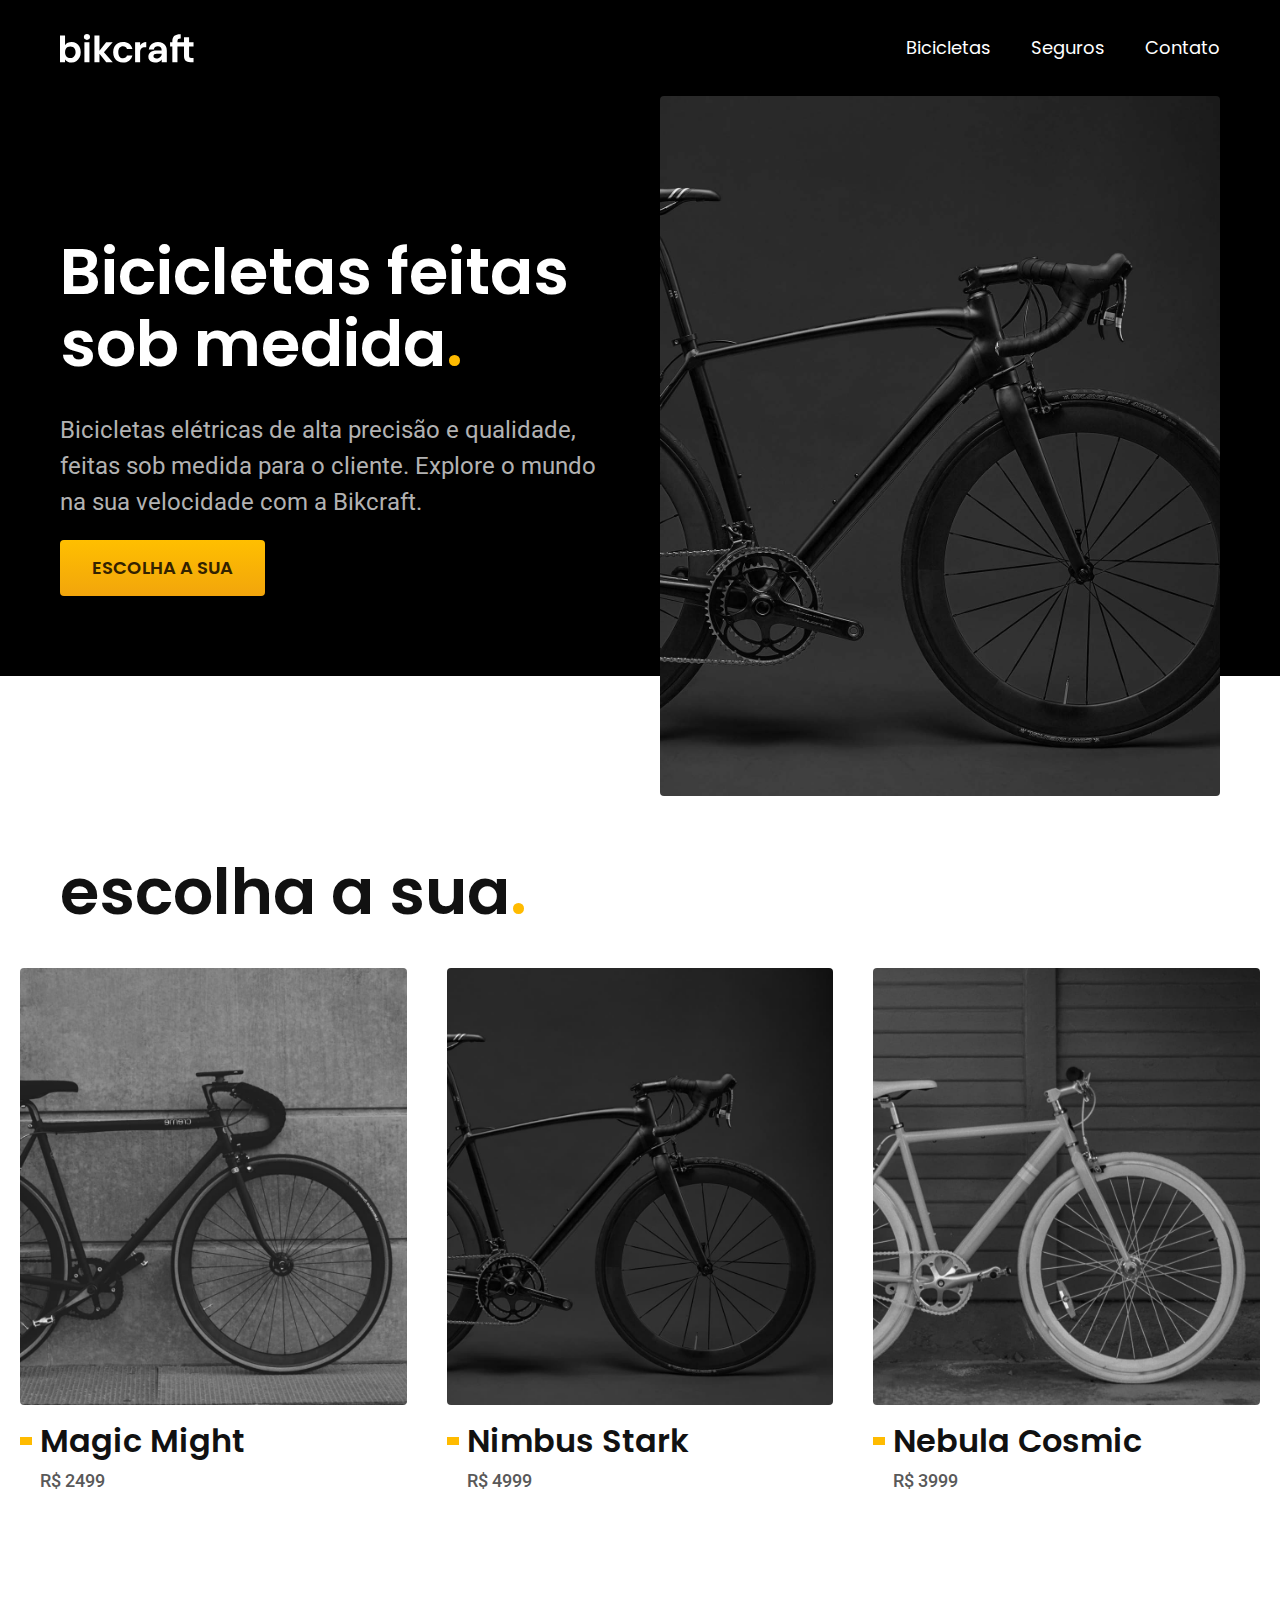
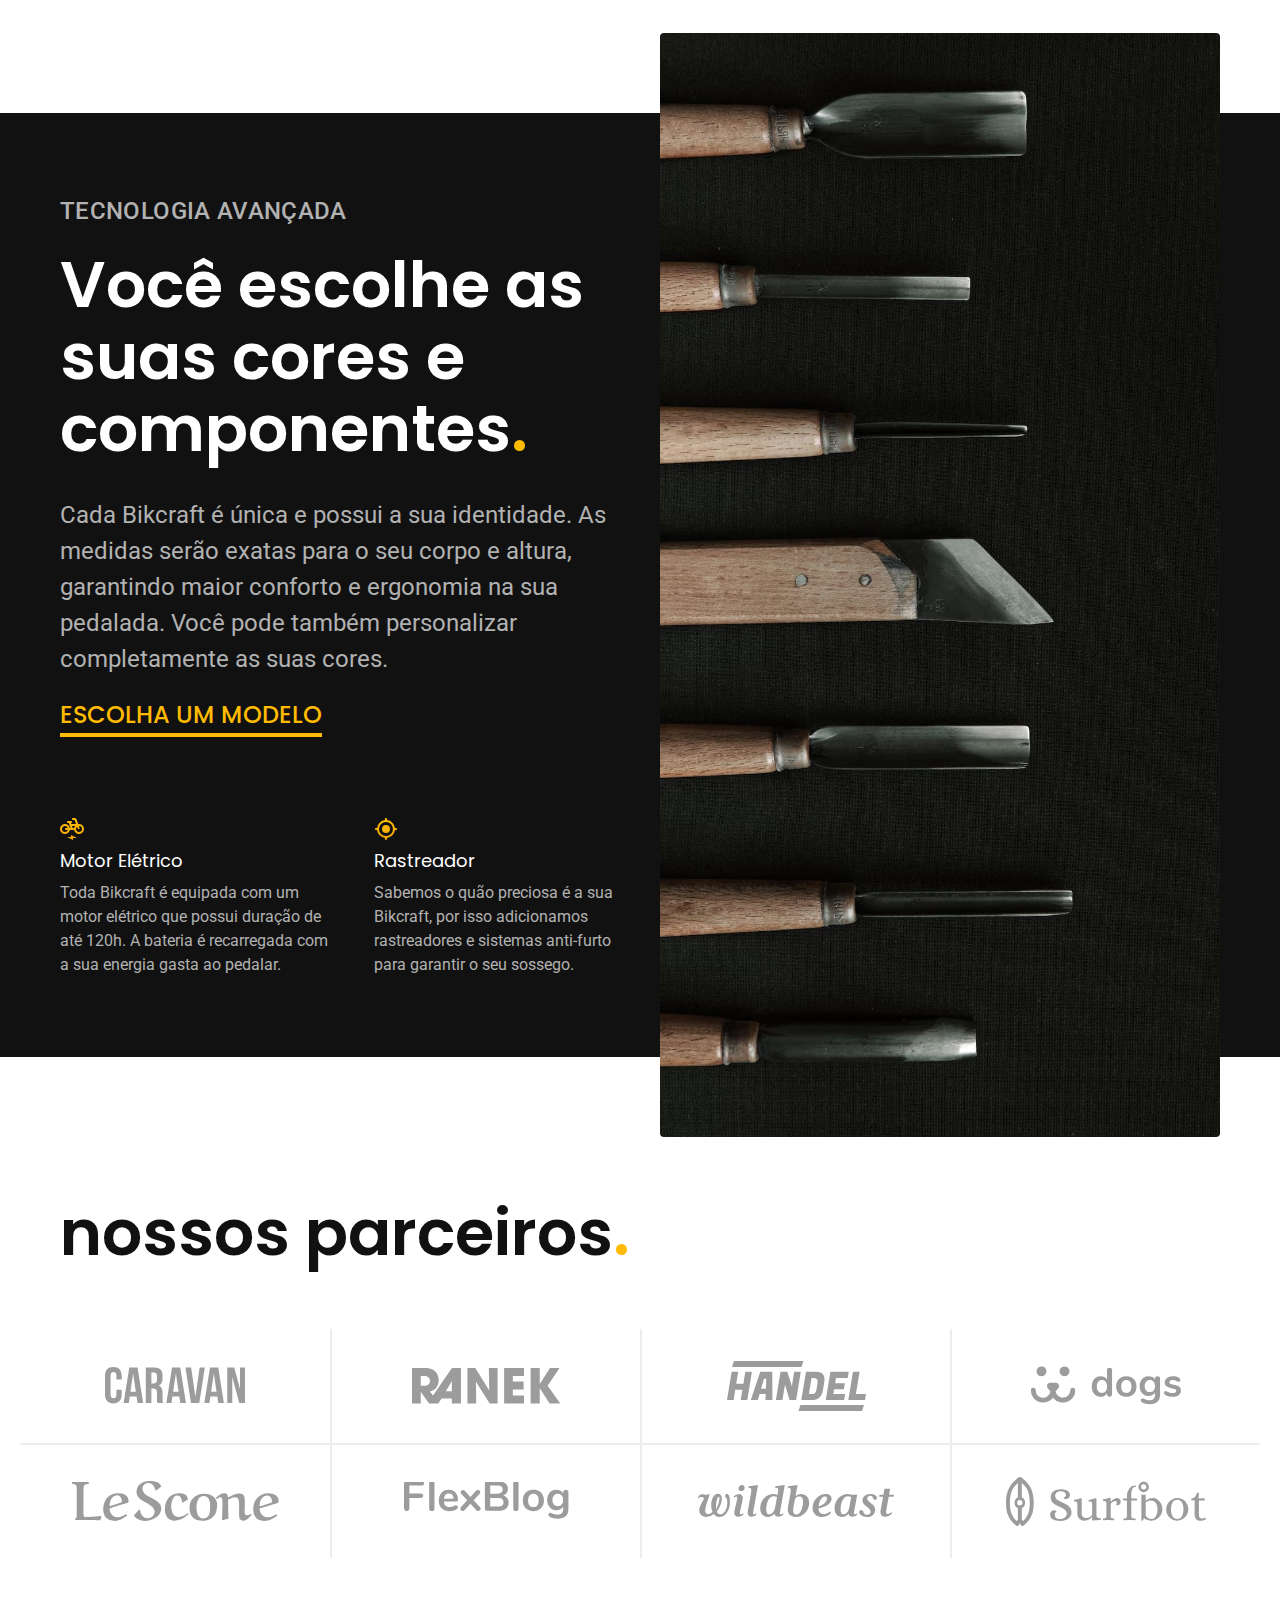
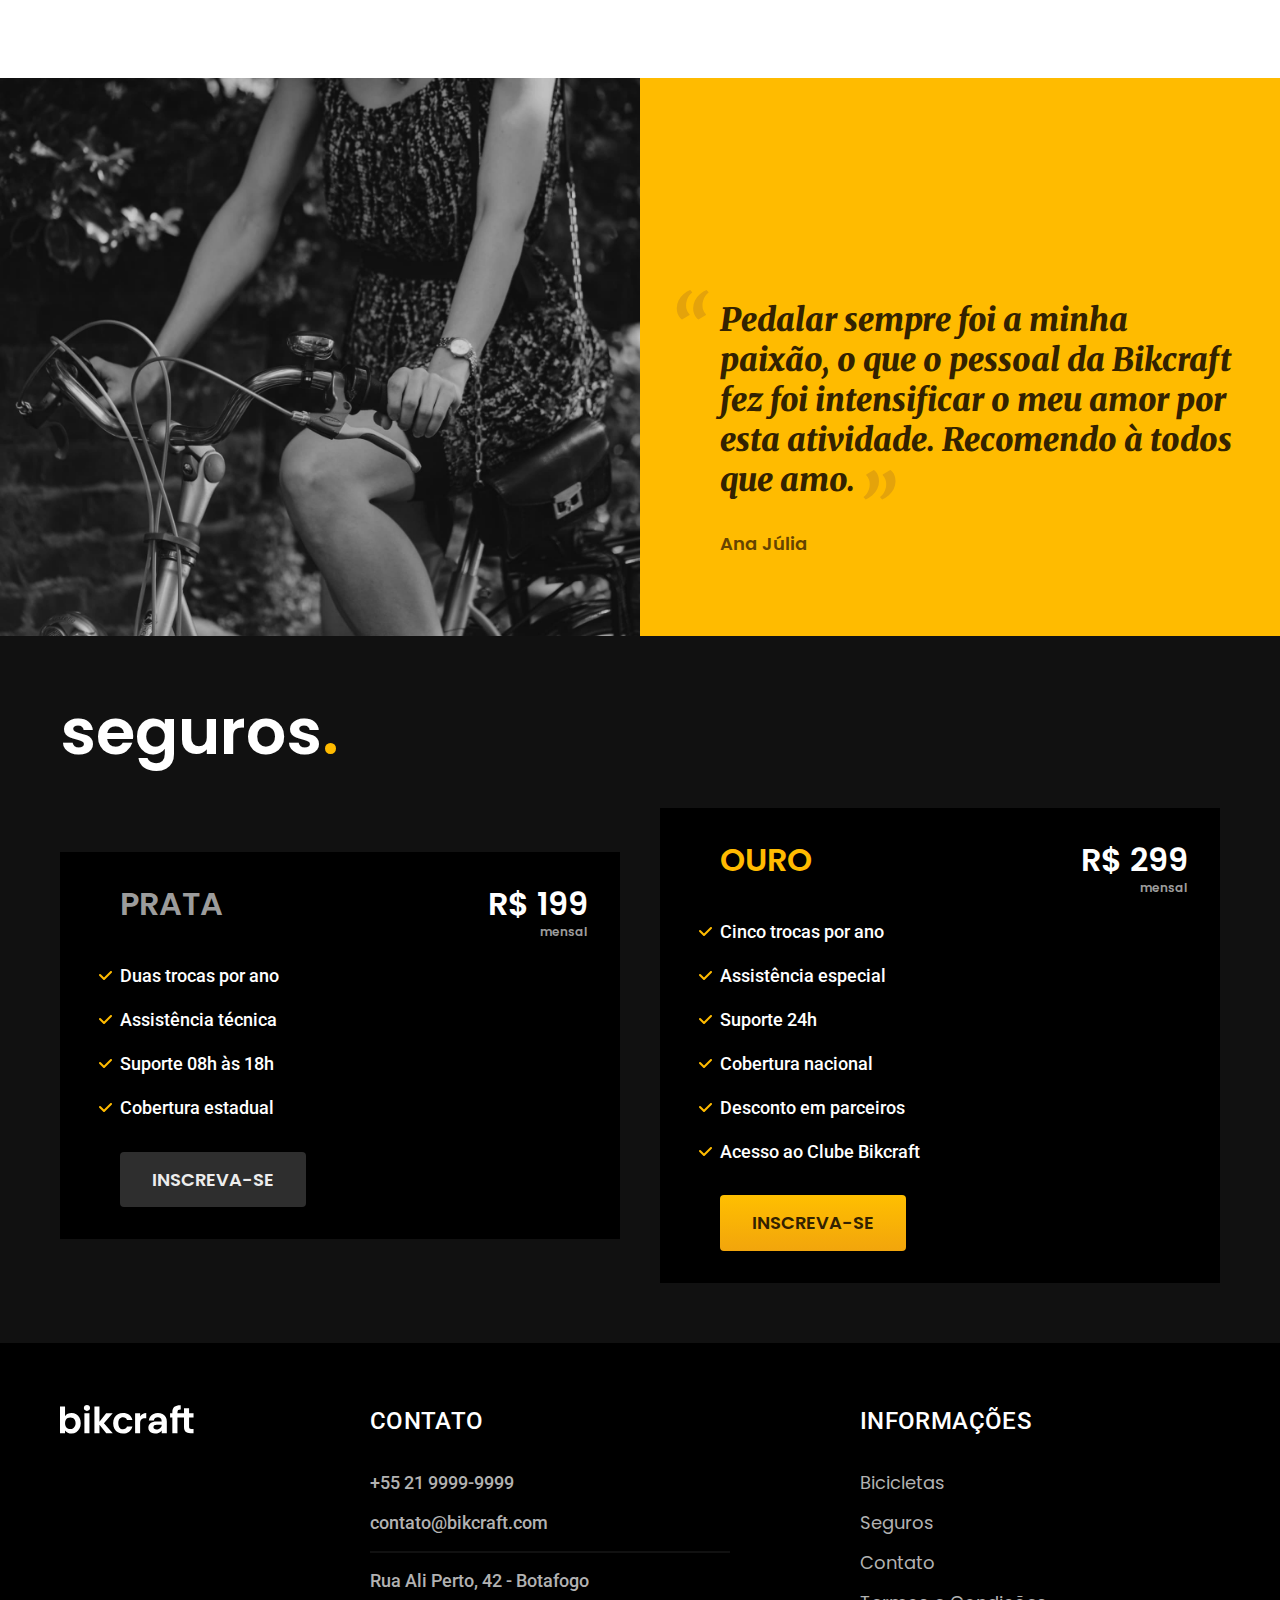
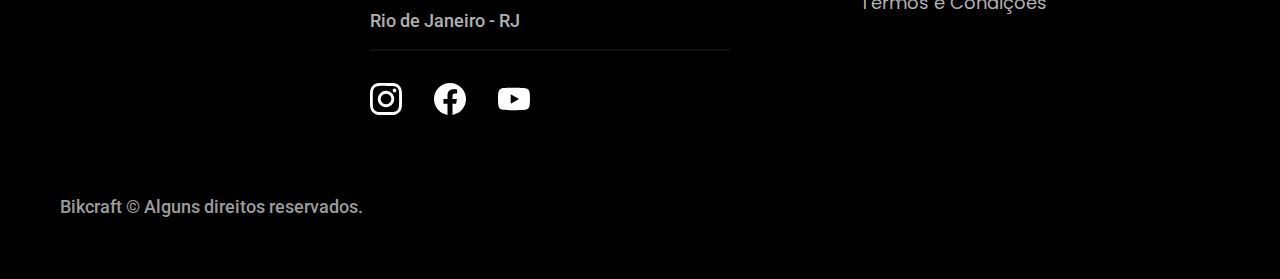
==== commit 4a8e86ca: "footer" ====
--- a/index.html
+++ b/index.html
@@ -152,6 +152,44 @@
       </div>
     </div>
   </article>
+
+  <footer class="footer-bg">
+    <div class="footer container">
+      <img src="./img/bikcraft.svg" alt="Bikcraft">
+      <div class="footer-contato">
+        <h3 class="font-2-l-b cor-0">Contato</h3>
+        <ul class="font-2-m cor-5">
+          <li><a href="tel:+552199999999">+55 21 9999-9999</a></li>
+          <li><a href="mailto:contato@bikcraft.com">contato@bikcraft.com</a></li>
+          <li>Rua Ali Perto, 42 - Botafogo</li>
+          <li>Rio de Janeiro - RJ</li>
+        </ul>
+        <div class="footer-redes">
+          <a href="./">
+            <img src="./img/redes/instagram.svg" alt="Instagram">
+          </a>
+          <a href="./">
+            <img src="./img/redes/facebook.svg" alt="Facebook">
+          </a>
+          <a href="./">
+            <img src="./img/redes/youtube.svg" alt="Youtube">
+          </a>
+        </div>
+      </div>
+      <div class="footer-informacoes">
+        <h3 class="font-2-l-b cor-0">Informações</h3>
+        <nav>
+          <ul class="font-1-m cor-5">
+            <li><a href="./bicicletas.html">Bicicletas</a></li>
+            <li><a href="./seguros.html">Seguros</a></li>
+            <li><a href="./contato.html">Contato</a></li>
+            <li><a href="./termos.html">Termos e Condições</a></li>
+          </ul>
+        </nav>
+      </div>
+      <p class="footer-copy font-2-m cor-6">Bikcraft © Alguns direitos reservados.</p>
+    </div>
+  </footer>
 </body>
 
 </html>--- a/css/style.css
+++ b/css/style.css
@@ -3,6 +3,7 @@
 @import "./utilidades/cores.css";
 
 @import "./global/header.css";
+@import "./global/footer.css";
 
 /* Utilidades */
 @import "./utilidades/componentes.css";
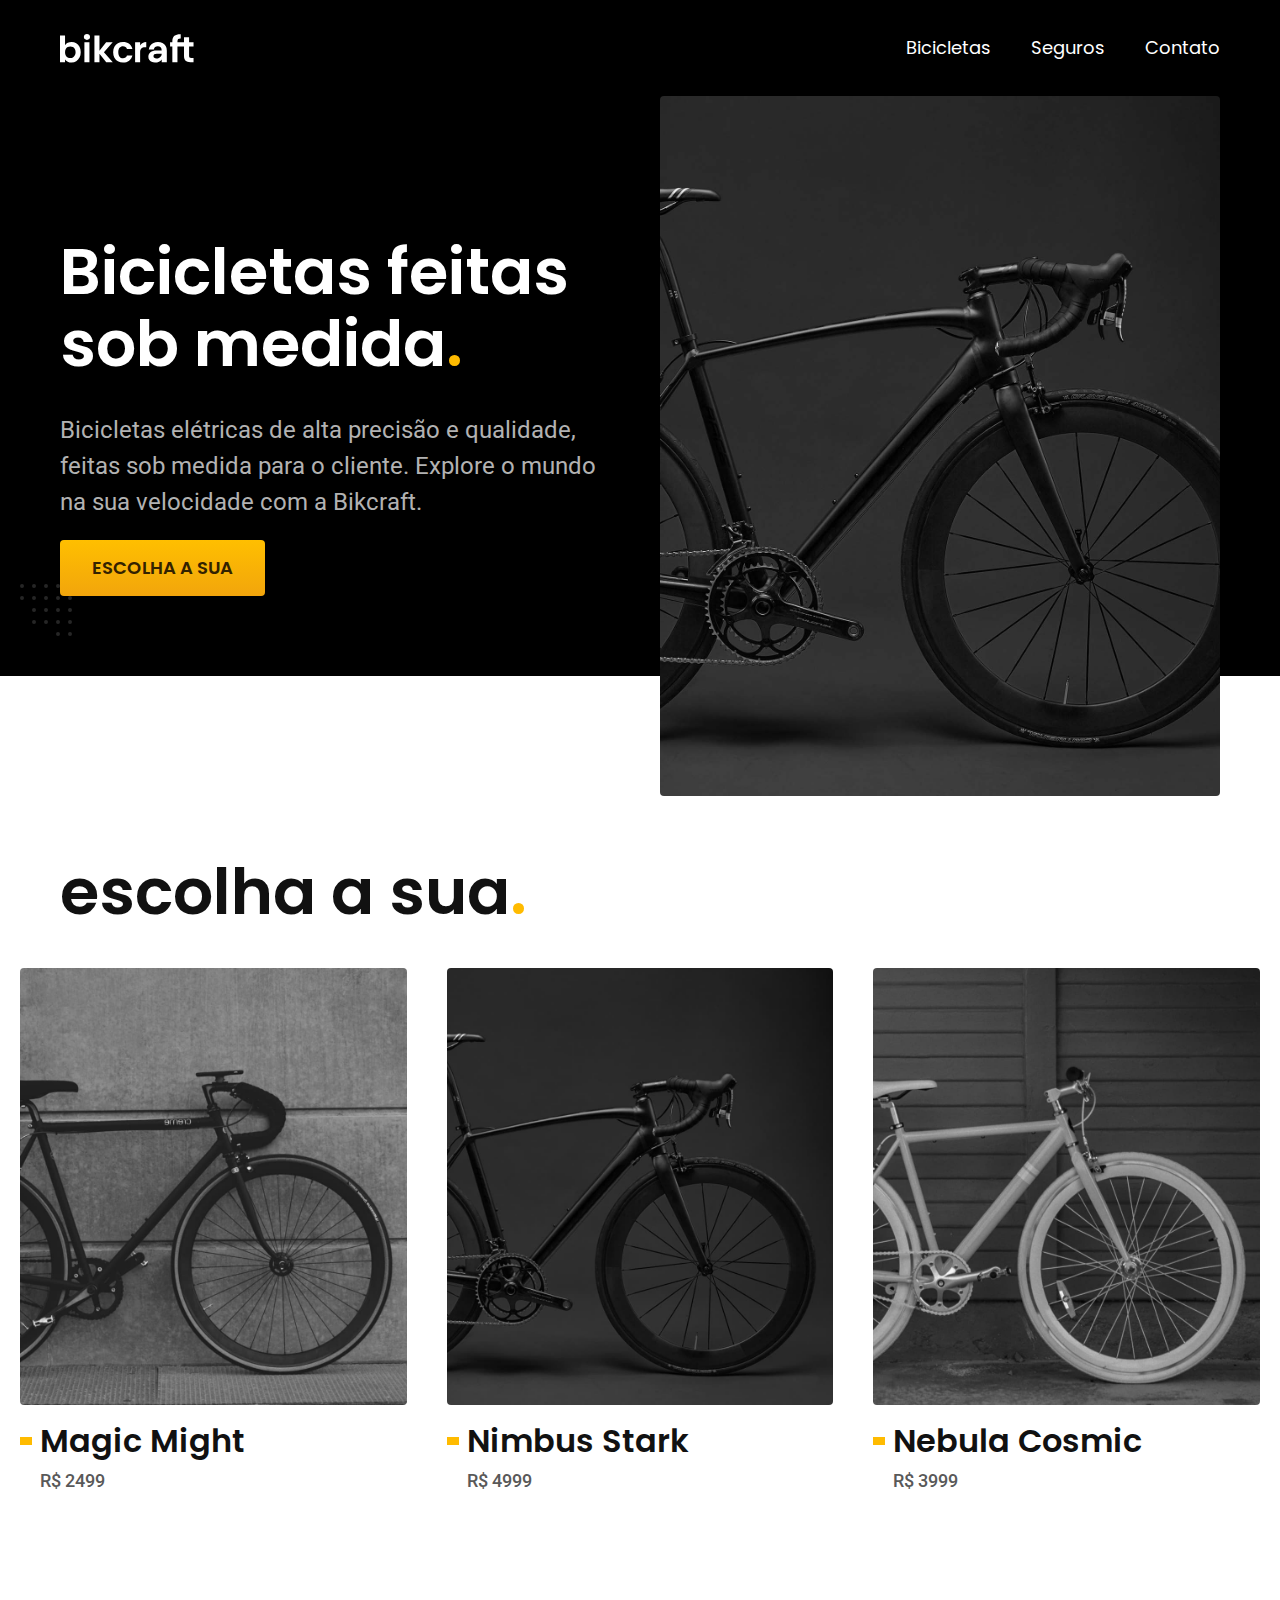
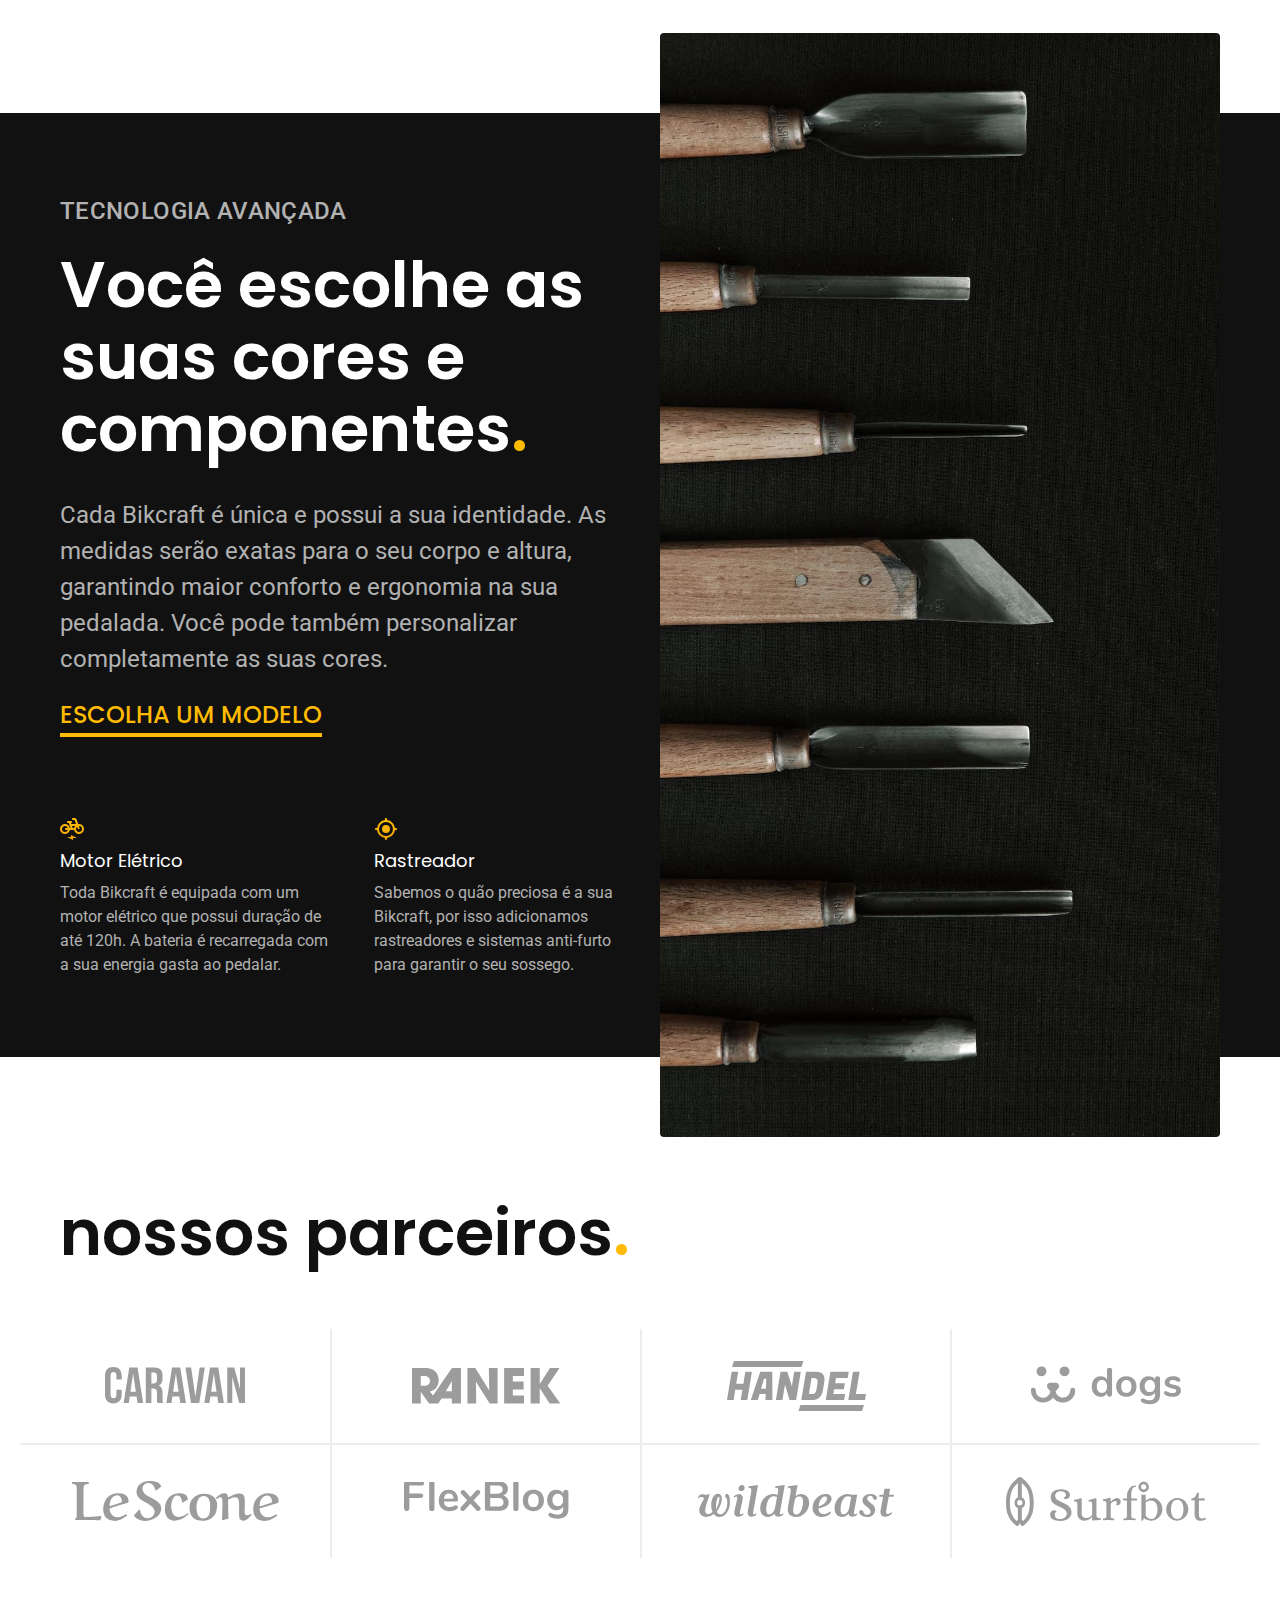
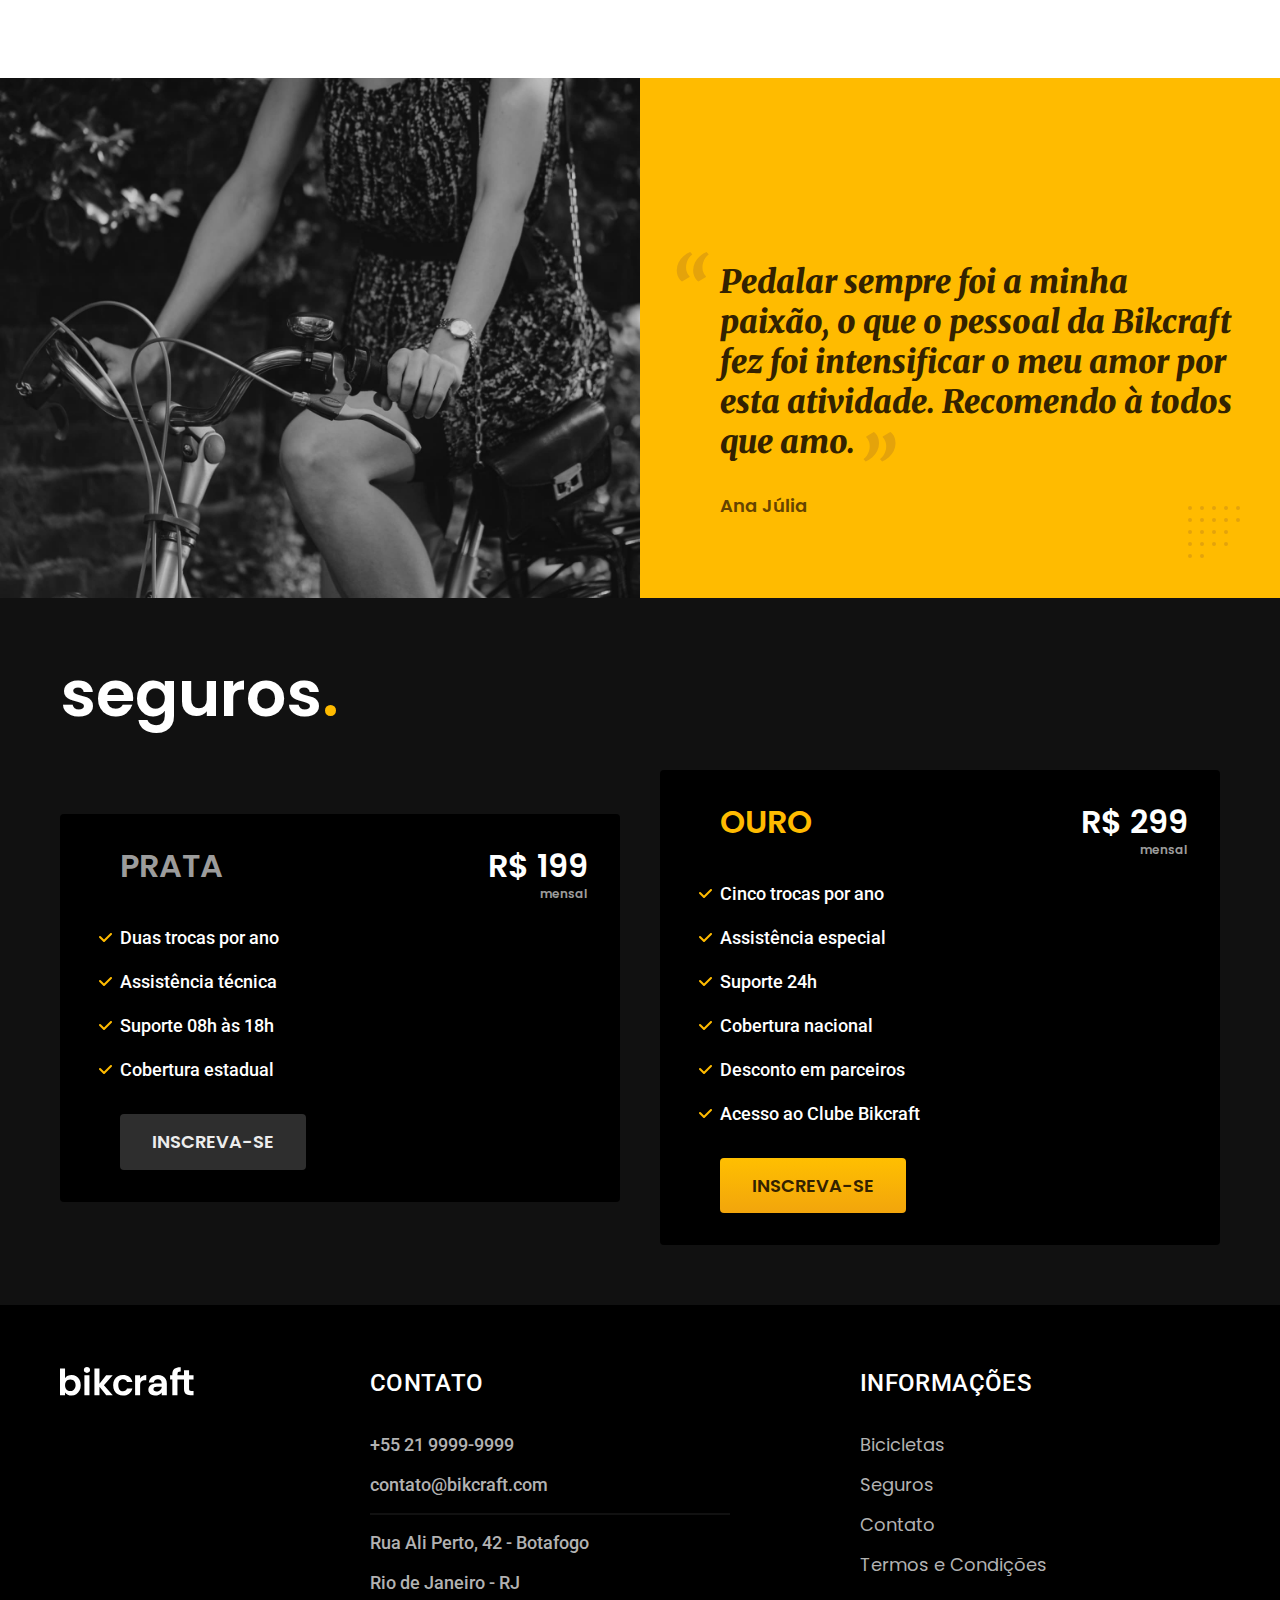
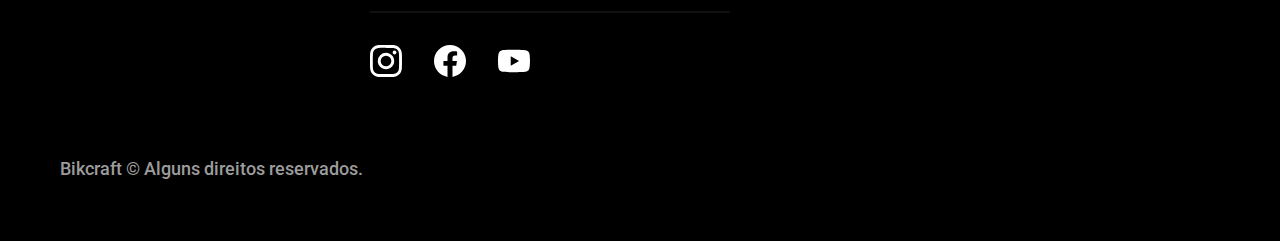
==== commit 9fd215d2: "otimizações" ====
--- a/index.html
+++ b/index.html
@@ -10,13 +10,14 @@
   <link rel="preconnect" href="https://fonts.googleapis.com">
   <link rel="preconnect" href="https://fonts.gstatic.com" crossorigin>
   <link href="https://fonts.googleapis.com/css2?family=Merriweather:ital,wght@1,900&family=Poppins:wght@400;600&family=Roboto:wght@400;500&display=swap" rel="stylesheet">
+  <link rel="preload" href="./css/style.css" as="style">
   <link rel="stylesheet" href="./css/style.css">
 </head>
 
 <body>
   <header class="header-bg">
     <div class="header container">
-      <a href="./"><img src="./img/bikcraft.svg" alt="Bikcraft"></a>
+      <a href="./"><img src="./img/bikcraft.svg" width="136" height="32" alt="Bikcraft"></a>
       <nav aria-label="primaria">
         <ul class="header-menu font-1-m cor-0">
           <li><a href="./bicicletas.html">Bicicletas</a></li>
@@ -35,9 +36,10 @@
         <p class="font-2-l cor-5">Bicicletas elétricas de alta precisão e qualidade, feitas sob medida para o cliente. Explore o mundo na sua velocidade com a Bikcraft.</p>
         <a class="botao" href="./bicicletas.html">Escolha a sua</a>
       </div>
-      <div class="introducao-imagem">
-        <img src="./img/fotos/introducao.jpg" alt="Bicicleta elétrica preta">
-      </div>
+      <picture>
+        <source media="(max-width: 800px)" srcset="./img/bicicletas/nimbus.jpg">
+        <img src="./img/fotos/introducao.jpg" width="1280" height="16000" alt="Bicicleta elétrica preta">
+      </picture>
     </div>
   </main>
 
@@ -47,21 +49,21 @@
     <ul>
       <li>
         <a href="./bicicletas/magic.html">
-          <img src="./img/bicicletas/magic-home.jpg" alt="Bicicleta preta">
+          <img src="./img/bicicletas/magic-home.jpg" width="920" height="1040" alt="Bicicleta preta">
           <h3 class="font-1-xl">Magic Might</h3>
           <span class="font-2-m cor-8">R$ 2499</span>
         </a>
       </li>
       <li>
         <a href="./bicicletas/nimbus.html">
-          <img src="./img/bicicletas/nimbus-home.jpg" alt="Bicicleta preta">
+          <img src="./img/bicicletas/nimbus-home.jpg" width="920" height="1040" alt="Bicicleta preta">
           <h3 class="font-1-xl">Nimbus Stark</h3>
           <span class="font-2-m cor-8">R$ 4999</span>
         </a>
       </li>
       <li>
         <a href="./bicicletas/nebula.html">
-          <img src="./img/bicicletas/nebula-home.jpg" alt="Bicicleta preta">
+          <img src="./img/bicicletas/nebula-home.jpg" width="920" height="1040" alt="Bicicleta preta">
           <h3 class="font-1-xl">Nebula Cosmic</h3>
           <span class="font-2-m cor-8">R$ 3999</span>
         </a>
@@ -78,19 +80,19 @@
         <a class="link" href="./bicicletas.html">Escolha um modelo</a>
         <div class="tecnologia-vantagens">
           <div>
-            <img src="./img/icones/eletrica.svg" alt="">
+            <img src="./img/icones/eletrica.svg" width="24" height="24" alt="">
             <h3 class="font-1-m cor-0">Motor Elétrico</h3>
             <p class="font-2-s cor-5">Toda Bikcraft é equipada com um motor elétrico que possui duração de até 120h. A bateria é recarregada com a sua energia gasta ao pedalar.</p>
           </div>
           <div>
-            <img src="./img/icones/rastreador.svg" alt="">
+            <img src="./img/icones/rastreador.svg" width="24" height="24" alt="">
             <h3 class="font-1-m cor-0">Rastreador</h3>
             <p class="font-2-s cor-5">Sabemos o quão preciosa é a sua Bikcraft, por isso adicionamos rastreadores e sistemas anti-furto para garantir o seu sossego.</p>
           </div>
         </div>
       </div>
       <div class="tecnologia-imagem">
-        <img src="./img/fotos/tecnologia.jpg" alt="">
+        <img src="./img/fotos/tecnologia.jpg" width="1200" height="1920" alt="">
       </div>
     </div>
   </article>
@@ -99,20 +101,20 @@
     <h2 class="container font-1-xxl">nossos parceiros<span class="cor-p1">.</span></h2>
 
     <ul>
-      <li><img src="./img/parceiros/caravan.svg" alt="caravan"></li>
-      <li><img src="./img/parceiros/ranek.svg" alt="ranek"></li>
-      <li><img src="./img/parceiros/handel.svg" alt="handel"></li>
-      <li><img src="./img/parceiros/dogs.svg" alt="dogs"></li>
-      <li><img src="./img/parceiros/lescone.svg" alt="lescone"></li>
-      <li><img src="./img/parceiros/flexblog.svg" alt="flexblog"></li>
-      <li><img src="./img/parceiros/wildbeast.svg" alt="wildbeast"></li>
-      <li><img src="./img/parceiros/surfbot.svg" alt="surfbot"></li>
+      <li><img src="./img/parceiros/caravan.svg" width="140" height="38" alt="caravan"></li>
+      <li><img src="./img/parceiros/ranek.svg" width="149" height="36" alt="ranek"></li>
+      <li><img src="./img/parceiros/handel.svg" width="139" height="50" alt="handel"></li>
+      <li><img src="./img/parceiros/dogs.svg" width="152" height="39" alt="dogs"></li>
+      <li><img src="./img/parceiros/lescone.svg" width="208" height="41" alt="lescone"></li>
+      <li><img src="./img/parceiros/flexblog.svg" width="165" height="38" alt="flexblog"></li>
+      <li><img src="./img/parceiros/wildbeast.svg" width="196" height="34" alt="wildbeast"></li>
+      <li><img src="./img/parceiros/surfbot.svg" width="200" height="49" alt="surfbot"></li>
     </ul>
   </section>
 
   <section class="depoimento" aria-label="Depoimento">
     <div>
-      <img src="./img/fotos/depoimento.jpg" alt="Pessoa pedalando uma bicicleta Bikcraft">
+      <img src="./img/fotos/depoimento.jpg" width="1560" height="1360" alt="Pessoa pedalando uma bicicleta Bikcraft">
     </div>
     <div class="depoimento-conteudo">
       <blockquote class="font-1-xl cor-p5">
@@ -155,7 +157,7 @@
 
   <footer class="footer-bg">
     <div class="footer container">
-      <img src="./img/bikcraft.svg" alt="Bikcraft">
+      <img src="./img/bikcraft.svg" width="136" height="32" alt="Bikcraft">
       <div class="footer-contato">
         <h3 class="font-2-l-b cor-0">Contato</h3>
         <ul class="font-2-m cor-5">
@@ -166,13 +168,13 @@
         </ul>
         <div class="footer-redes">
           <a href="./">
-            <img src="./img/redes/instagram.svg" alt="Instagram">
+            <img src="./img/redes/instagram.svg" width="32" height="32" alt="Instagram">
           </a>
           <a href="./">
-            <img src="./img/redes/facebook.svg" alt="Facebook">
+            <img src="./img/redes/facebook.svg" width="32" height="32" alt="Facebook">
           </a>
           <a href="./">
-            <img src="./img/redes/youtube.svg" alt="Youtube">
+            <img src="./img/redes/youtube.svg" width="32" height="32" alt="Youtube">
           </a>
         </div>
       </div>
--- a/css/style.css
+++ b/css/style.css
@@ -7,6 +7,7 @@
 
 /* Utilidades */
 @import "./utilidades/componentes.css";
+@import "./utilidades/formulario.css";
 
 /* Home */
 @import "./home/introducao.css";
@@ -16,6 +17,24 @@
 
 /* Bicicletas */
 @import "./bicicletas/bicicletas-lista.css";
+@import "./bicicletas/bicicletas.css";
+
+/* Bicicleta */
+
+@import "./bicicleta/bicicleta.css";
+@import "./bicicleta/seguro.css";
 
 /* Seguros */
 @import "./seguros/seguros.css";
+@import "./seguros/vantagens.css";
+@import "./seguros/perguntas.css";
+
+/* Contato */
+@import "./contato/contato.css";
+@import "./contato/lojas.css";
+
+/* Orcamento */
+@import "./orcamento/orcamento.css";
+
+/* Termos */
+@import "./termos/termos.css";
--- a/css/style.css
+++ b/css/style.css
@@ -7,6 +7,7 @@
 
 /* Utilidades */
 @import "./utilidades/componentes.css";
+@import "./utilidades/formulario.css";
 
 /* Home */
 @import "./home/introducao.css";
@@ -16,6 +17,24 @@
 
 /* Bicicletas */
 @import "./bicicletas/bicicletas-lista.css";
+@import "./bicicletas/bicicletas.css";
+
+/* Bicicleta */
+
+@import "./bicicleta/bicicleta.css";
+@import "./bicicleta/seguro.css";
 
 /* Seguros */
 @import "./seguros/seguros.css";
+@import "./seguros/vantagens.css";
+@import "./seguros/perguntas.css";
+
+/* Contato */
+@import "./contato/contato.css";
+@import "./contato/lojas.css";
+
+/* Orcamento */
+@import "./orcamento/orcamento.css";
+
+/* Termos */
+@import "./termos/termos.css";
